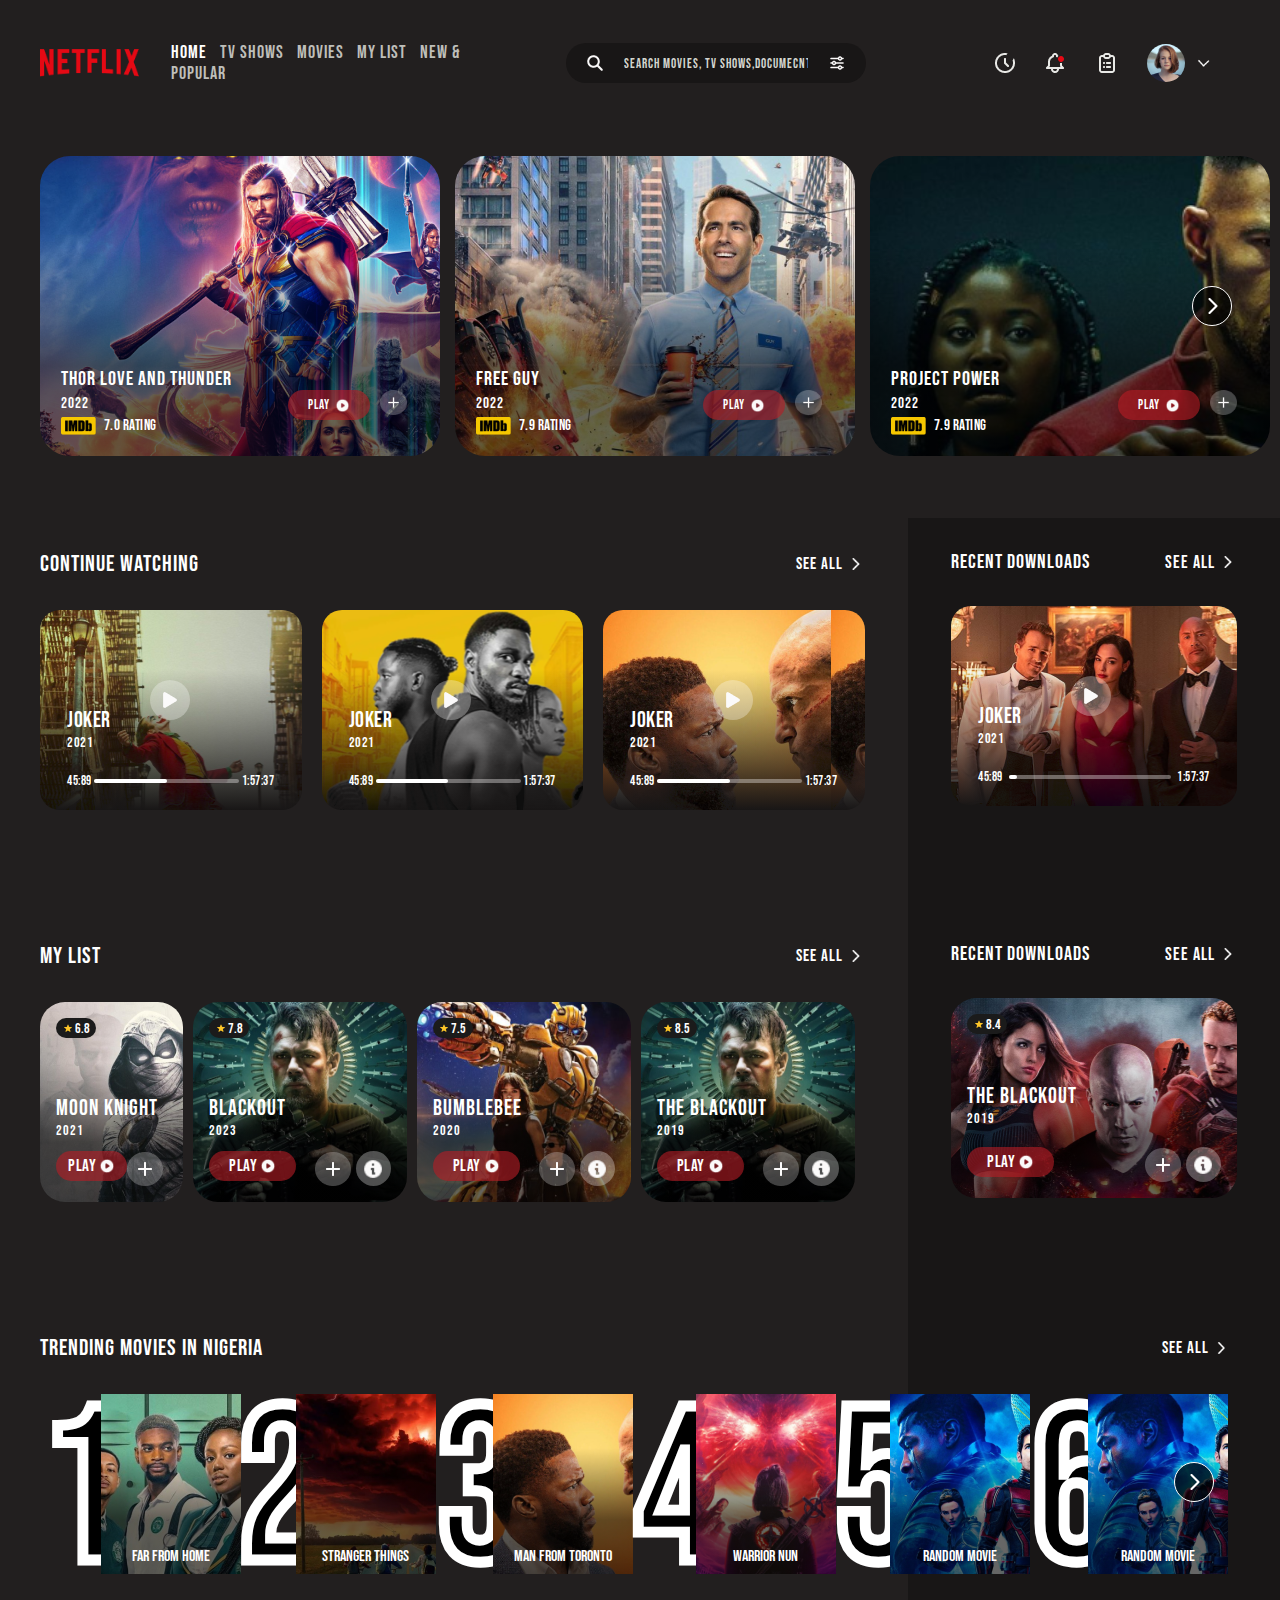
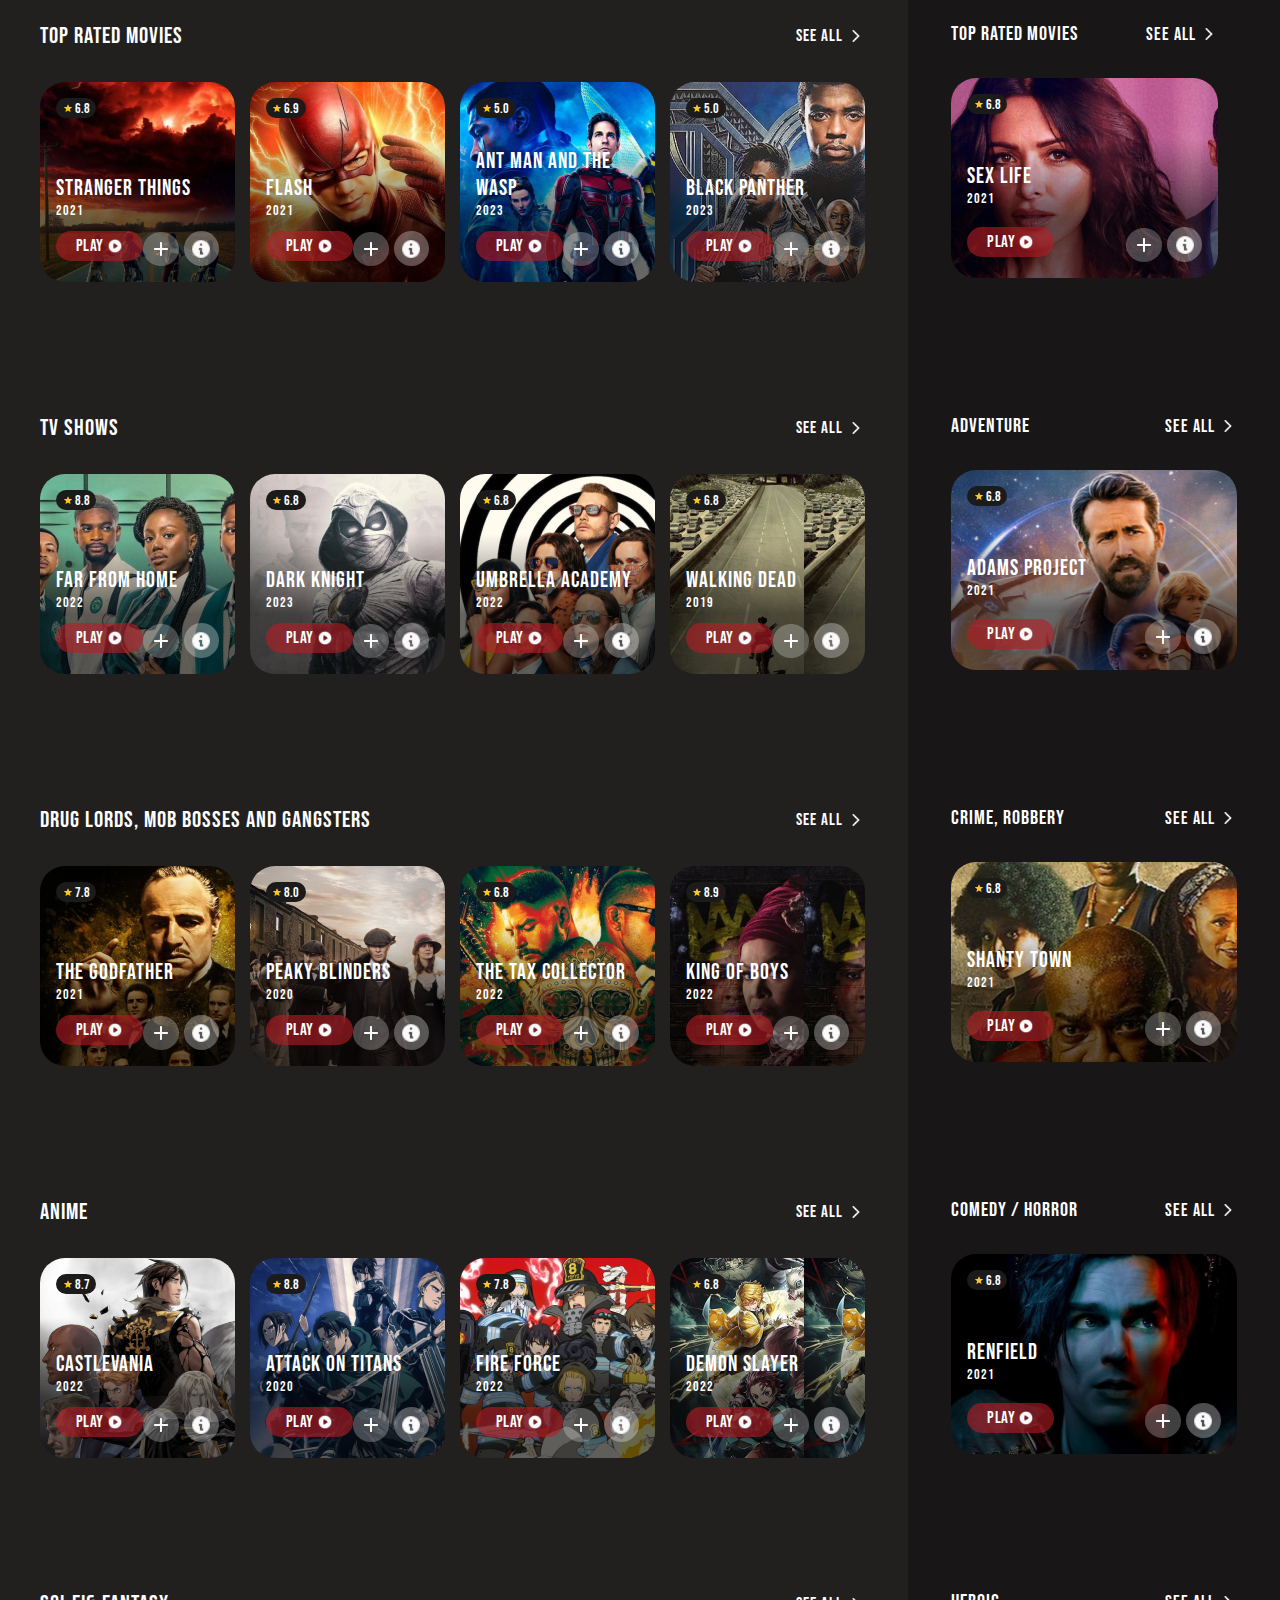
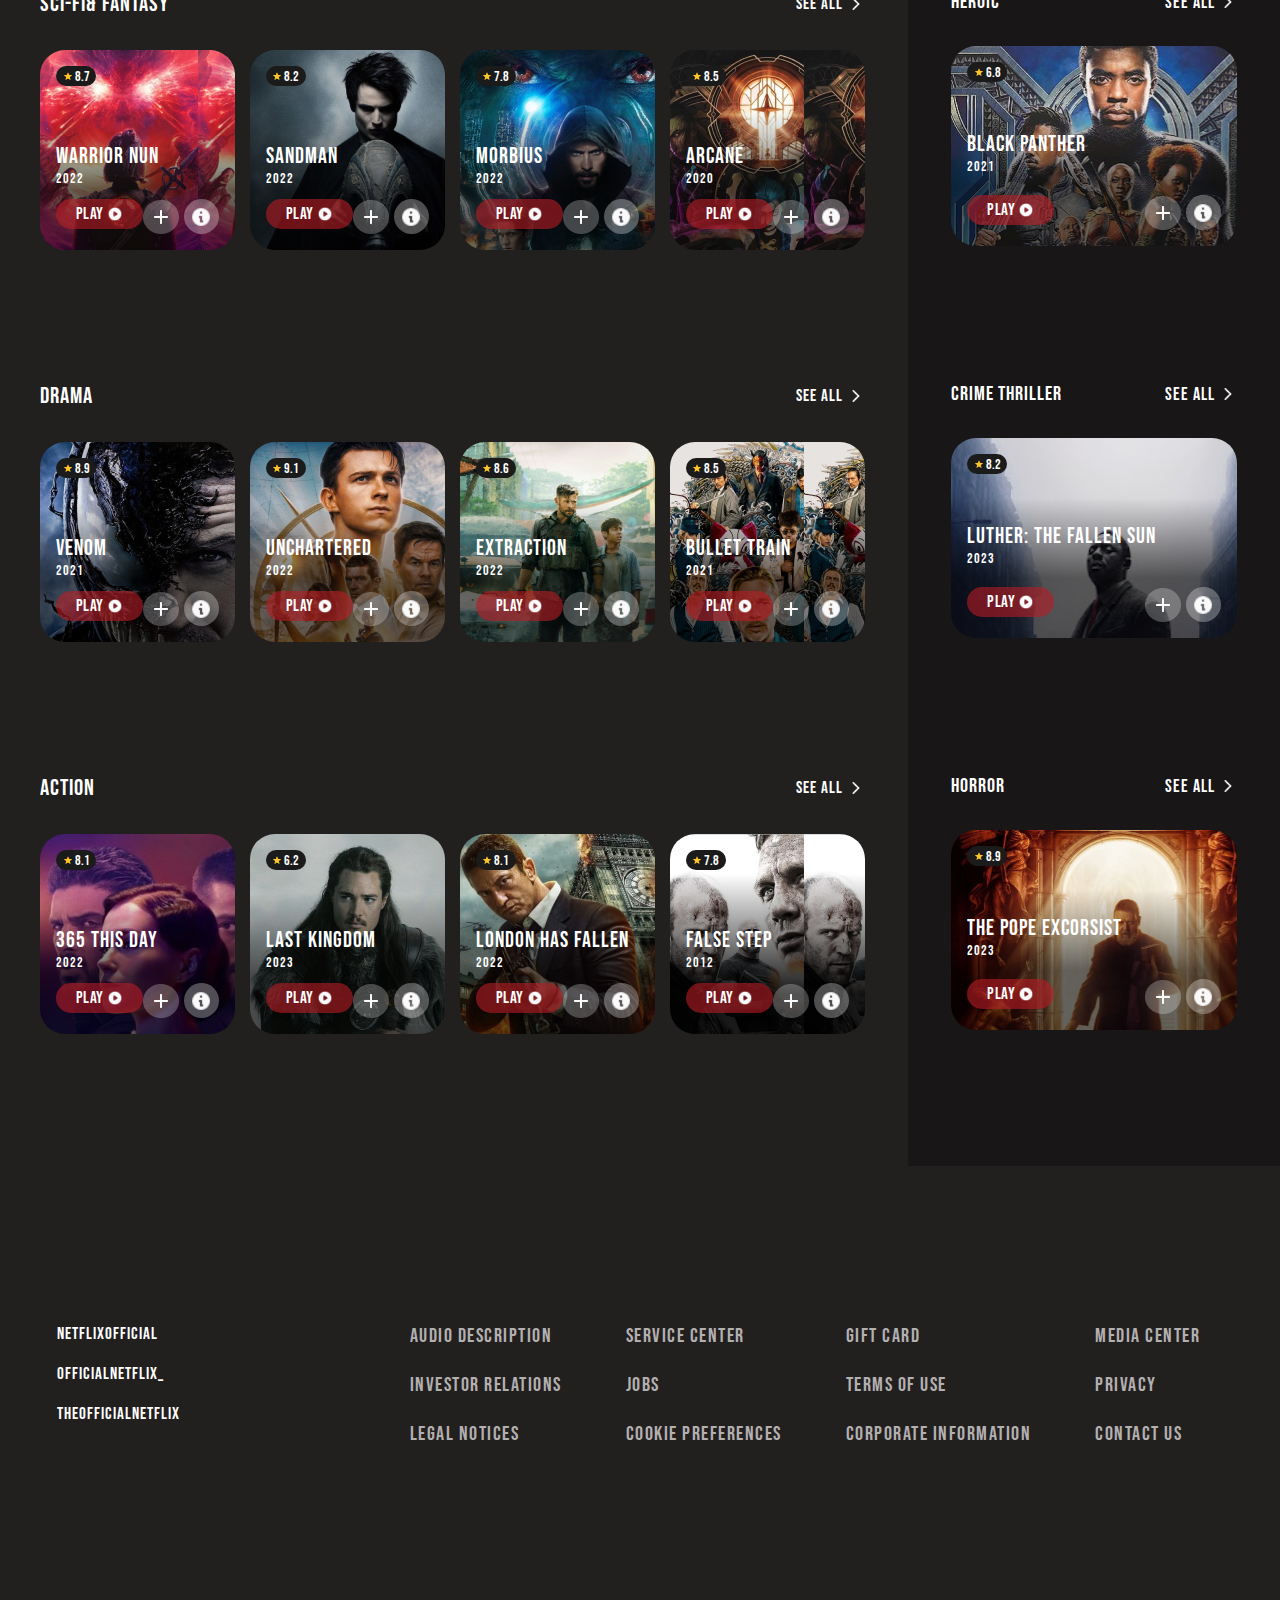
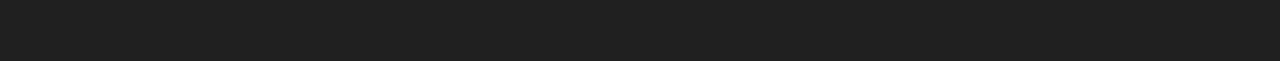
==== divine.html @ c037d0a4 "Rename index.html to divine.html" ====
<!DOCTYPE html>
<html lang="en">
<head>
    <meta charset="UTF-8">
    <meta http-equiv="X-UA-Compatible" content="IE=edge">
    <meta name="viewport" content="width=device-width, initial-scale=1.0">
    <link rel="stylesheet" href="./divine.css">
    <title>Watch now</title>
</head>
<body>
    <nav id="watch">
        <img src="./images/netflix-3 4.png" alt="" class="logo">
        <div class="links">
            <a href="" class="active-link">Home</a>
            <a href="">Tv shows</a>
            <a href="">Movies</a>
            <a href="">My list</a>
            <a href="">New & popular</a>
        </div>
            <form action="" class="search-bar">
                <button type="submit"><img src="./images/search.png" alt=""></button>
                <input type="text" name="search" id="" placeholder="search movies, tv shows,documecntaries.....">
                <button type="reset"><img src="./images/adjustments.png" alt="      "></button>
            </form>
        <div class="icons">
            <img src="./images/Subtract.png" alt="">
            <img src="./images/Group 2.png" alt="">
            <img src="./images/clipboard-list.png" alt="">
            <img src="./images/unsplash_rDEOVtE7vOs.png" alt="" class="photo">
            <img src="./images/chevron-up.png" alt="" class="down-arrow">
        </div>
    </nav>
    <section id="first-slide" class="slider-wrapper">
        <div class="one">
            <div class="left">
                <h1 class="movie-title">Thor love and thunder</h1>
                <h2 class="movie-year">2022</h2>
                <span class="">
                    <img src="./images/imdb-logo-2016-1 1.png" alt="">
                    <h2 class="rating">7.0 rating</h2>
                </span>
            </div>
            <div class="right">
                <button type="submit">play <img src="./images/play.png" alt=""></button>
                <img src="./images/add btn.png" alt="" class="play-img">
            </div>
        </div>
        <div class="two">
            <div class="left">
                <h1 class="movie-title">Free guy</h1>
                <h2 class="movie-year">2022</h2>
                <span class="">
                    <img src="./images/imdb-logo-2016-1 1.png" alt="">
                    <h2 class="rating">7.9 rating</h2>
                </span>
            </div>
            <div class="right">
                <button type="submit">play <img src="./images/play.png" alt=""></button>
                <img src="./images/add btn.png" alt="" class="play-img">
            </div>
        </div>
        <div class="three">
            <div class="left">
                <h1 class="movie-title">Project power</h1>
                <h2 class="movie-year">2022</h2>
                <span class="">
                    <img src="./images/imdb-logo-2016-1 1.png" alt="">
                    <h2 class="rating">7.9 rating</h2>
                </span>
            </div>
            <div class="right">
                <button type="submit">play <img src="./images/play.png" alt=""></button>
                <img src="./images/add btn.png" alt="" class="play-img">
            </div>
        </div>

        <span class="abs-img-span">
            <img src="./images/chevron-right.png" alt="" class="abs-slide">
        </span>
        <!-- <div class="four">
            <div class="left">
                <h1 class="movie-title">Project power</h1>
                <h2 class="movie-year">2022</h2>
                <span class="">
                    <img src="./images/imdb-logo-2016-1 1.png" alt="">
                    <h2 class="rating">7.9 rating</h2>
                </span>
            </div>
            <div class="right">
                <button type="submit">play <img src="./images/play.png" alt=""></button>
                <img src="./images/add btn.png" alt="" class="play-img">
            </div>
        </div> -->
<!-- testing -->
        <!-- 
        <div class="three">
            <div class="left">
                <h1 class="movie-title">Project power</h1>
                <h2 class="movie-year">2022</h2>
                <span class="">
                    <img src="./images/imdb-logo-2016-1 1.png" alt="">
                    <h2 class="rating">7.9 rating</h2>
                </span>
            </div>
            <div class="right">
                <button type="submit">play <img src="./images/play.png" alt=""></button>
                <img src="./images/add btn.png" alt="" class="play-img">
            </div>
        </div> -->
        <!-- <div class="slide-arrow-left arrows"><img src="./images/chevron-right.png" alt=""></div>
        <div class="slide-arrow-right arrows"><img src="./images/chevron-right.png" alt=""></div> -->
    </section>

    <section id="second-full">
        <div class="left">
            <div class="row-one">
                <div class="top">
                    <h1 class="names-row">CONTINUE  WATCHING</h1>
                    <h2 class="see">sEE ALL <img src="./images/chevron-right.png" alt=""></h2>
                </div>
                <div class="cont-watch">
                    <div class="one">
                        <span class="play-btn"><img src="./images/ion_play.png" alt="" class="play"></span>
                        <h3 class="movie-title">joker</h3>
                        <h3 class="movie-date">2021</h3>
                        <span class="movie-length">45:89 
                            <div class="line"><div class="line-in-line"></div></div>
                            1:57:37
                        </span>
                    </div>
                    <div class="two">
                        <span class="play-btn"><img src="./images/ion_play.png" alt="" class="play"></span>
                        <h3 class="movie-title">joker</h3>
                        <h3 class="movie-date">2021</h3>
                        <span class="movie-length">45:89 
                            <div class="line"><div class="line-in-line"></div></div>
                            1:57:37
                        </span>
                    </div>
                    <div class="three">
                        <span class="play-btn"><img src="./images/ion_play.png" alt="" class="play"></span>
                        <h3 class="movie-title">joker</h3>
                        <h3 class="movie-date">2021</h3>
                        <span class="movie-length">45:89 
                            <div class="line"><div class="line-in-line"></div></div>
                            1:57:37
                        </span>
                    </div>
                </div>
            </div>
            <!-- SECOND ROW -- LEFT SECTION-->
            <div class="row-two">
                <div class="top">
                    <h1 class="names-row">My List</h1>
                    <h2 class="see">sEE ALL <img src="./images/chevron-right.png" alt=""></h2>
                </div>
                <div class="bottom">
                    <div class="one">
                        <span class="rate">
                            <img src="./images/star.png" alt="">
                            6.8
                        </span>
                       <div class="down">
                            <h2 class="movie-title">moon knight</h2>
                            <h3 class="year">2021</h3>
                            <div class="down-row">
                                <button class="play">play <img src="./images/play.png" alt=""> </button>
                                <span class="icon-row">
                                    <img src="./images/add btn.png" alt="">
                                    <span class="info-span">
                                        <img src="./images/information-circle.png" alt="" class="info-img">
                                    </span>
                                </span>
                            </div>
                       </div>
                    </div>
                    <!-- TWO -->
                    <div class="two">
                        <span class="rate">
                            <img src="./images/star.png" alt="">
                            7.8
                        </span>
                       <div class="down">
                            <h2 class="movie-title">blackout</h2>
                            <h3 class="year">2023</h3>
                            <div class="down-row">
                                <button class="play">play <img src="./images/play.png" alt=""> </button>
                                <span class="icon-row">
                                    <img src="./images/add btn.png" alt="">
                                    <span class="info-span">
                                        <img src="./images/information-circle.png" alt="" class="info-img">
                                    </span>
                                </span>
                            </div>
                       </div>
                    </div>
                    <!-- THREE -->
                    <div class="three">
                        <span class="rate">
                            <img src="./images/star.png" alt="">
                            7.5
                        </span>
                        <div class="down">
                                <h2 class="movie-title">bumblebee</h2>
                                <h3 class="year">2020</h3>
                                <div class="down-row">
                                    <button class="play">play <img src="./images/play.png" alt=""> </button>
                                    <span class="icon-row">
                                        <img src="./images/add btn.png" alt="">
                                        <span class="info-span">
                                            <img src="./images/information-circle.png" alt="" class="info-img">
                                        </span>
                                    </span>
                                </div>
                        </div>
                    </div>
                    <!-- FOUR -->
                    <div class="four">
                        <span class="rate">
                            <img src="./images/star.png" alt="">
                            8.5
                        </span>
                        <div class="down">
                            <h2 class="movie-title">The blackout</h2>
                            <h3 class="year">2019</h3>
                            <div class="down-row">
                                <button class="play">play <img src="./images/play.png" alt=""> </button>
                                <span class="icon-row">
                                    <img src="./images/add btn.png" alt="">
                                    <span class="info-span">
                                        <img src="./images/information-circle.png" alt="" class="info-img">
                                    </span>
                                </span>
                            </div>
                        </div>
                    </div>
                </div>
            </div>
            <!-- THIRD ROW - LEFT SECTION -->
            <div class="row-three">
                <div class="top">
                    <h1 class="names-row">trending movies in nigeria</h1>
                    <h2 class="see">sEE ALL <img src="./images/chevron-right.png" alt=""></h2>
                </div>
                <div class="bottom">
                    <div class="one">
                        <h6 class="stroke">1</h6>
                        <div class="img-div">
                            <h4 class="title">far from home</h4>
                        </div>
                    </div>
                    <div class="two">
                        <h6 class="stroke">2</h6>
                        <div class="img-div">
                            <h4 class="title">stranger things</h4>
                        </div>
                    </div>
                    <div class="three">
                        <h6 class="stroke">3</h6>
                        <div class="img-div">
                            <h4 class="title">Man from toronto</h4>
                        </div>
                    </div>
                    <div class="four">
                        <h6 class="stroke">4</h6>
                        <div class="img-div">
                            <h4 class="title">warrior nun</h4>
                        </div>
                    </div>
                    <div class="five">
                        <h6 class="stroke">5</h6>
                        <div class="img-div">
                            <h4 class="title">random movie</h4>
                        </div>
                    </div>
                    <div class="six">
                        <h6 class="stroke">6</h6>
                        <div class="img-div">
                            <h4 class="title">random movie</h4>
                        </div>
                    </div>
                </div>
                <span class="abs-img-span">
                    <img src="./images/chevron-right.png" alt="" class="abs-slide">
                </span>
            </div>
            <!-- FOURTH ROW -->
            <div class="row-four">
                <div class="top">
                    <h1 class="names-row">top rated movies</h1>
                    <h2 class="see">sEE ALL <img src="./images/chevron-right.png" alt=""></h2>
                </div>
                <div class="bottom">
                    <div class="one">
                        <span class="rate">
                            <img src="./images/star.png" alt="">
                            6.8
                        </span>
                       <div class="down">
                            <h2 class="movie-title">stranger things</h2>
                            <h3 class="year">2021</h3>
                            <div class="down-row">
                                <button class="play">play <img src="./images/play.png" alt=""> </button>
                                <span class="icon-row">
                                    <img src="./images/add btn.png" alt="">
                                    <span class="info-span">
                                        <img src="./images/information-circle.png" alt="" class="info-img">
                                    </span>
                                </span>
                            </div>
                        </div>
                    </div>

                    <div class="two">
                        <span class="rate">
                            <img src="./images/star.png" alt="">
                            6.9
                        </span>
                        <div class="down">
                            <h2 class="movie-title">flash</h2>
                            <h3 class="year">2021</h3>
                            <div class="down-row">
                                <button class="play">play <img src="./images/play.png" alt=""> </button>
                                <span class="icon-row">
                                    <img src="./images/add btn.png" alt="">
                                    <span class="info-span">
                                        <img src="./images/information-circle.png" alt="" class="info-img">
                                    </span>
                                </span>
                            </div>
                        </div>
                    </div>

                    <div class="three">
                        <span class="rate">
                            <img src="./images/star.png" alt="">
                            5.0
                        </span>
                        <div class="down">
                            <h2 class="movie-title">ant man and the wasp</h2>
                            <h3 class="year">2023</h3>
                            <div class="down-row">
                                <button class="play">play <img src="./images/play.png" alt=""> </button>
                                <span class="icon-row">
                                    <img src="./images/add btn.png" alt="">
                                    <span class="info-span">
                                        <img src="./images/information-circle.png" alt="" class="info-img">
                                    </span>
                                </span>
                            </div>
                        </div>
                    </div>

                    <div class="four">
                        <span class="rate">
                            <img src="./images/star.png" alt="">
                            5.0
                        </span>
                        <div class="down">
                            <h2 class="movie-title">black panther</h2>
                            <h3 class="year">2023</h3>
                            <div class="down-row">
                                <button class="play">play <img src="./images/play.png" alt=""> </button>
                                <span class="icon-row">
                                    <img src="./images/add btn.png" alt="">
                                    <span class="info-span">
                                        <img src="./images/information-circle.png" alt="" class="info-img">
                                    </span>
                                </span>
                            </div>
                        </div>
                    </div>

                </div>
            </div>
            <!-- FIFTH ROW -->
            <div class="row-five">
                <div class="top">
                    <h1 class="names-row">tv shows</h1>
                    <h2 class="see">sEE ALL <img src="./images/chevron-right.png" alt=""></h2>
                </div>
                <div class="bottom">
                    <div class="one">
                        <span class="rate">
                            <img src="./images/star.png" alt="">
                            8.8
                        </span>
                       <div class="down">
                            <h2 class="movie-title">far from home</h2>
                            <h3 class="year">2022</h3>
                            <div class="down-row">
                                <button class="play">play <img src="./images/play.png" alt=""> </button>
                                <span class="icon-row">
                                    <img src="./images/add btn.png" alt="">
                                    <span class="info-span">
                                        <img src="./images/information-circle.png" alt="" class="info-img">
                                    </span>
                                </span>
                            </div>
                        </div>
                    </div>

                    <div class="two">
                        <span class="rate">
                            <img src="./images/star.png" alt="">
                            6.8
                        </span>
                       <div class="down">
                            <h2 class="movie-title">dark knight</h2>
                            <h3 class="year">2023</h3>
                            <div class="down-row">
                                <button class="play">play <img src="./images/play.png" alt=""> </button>
                                <span class="icon-row">
                                    <img src="./images/add btn.png" alt="">
                                    <span class="info-span">
                                        <img src="./images/information-circle.png" alt="" class="info-img">
                                    </span>
                                </span>
                            </div>
                        </div>
                    </div>

                    <div class="three">
                        <span class="rate">
                            <img src="./images/star.png" alt="">
                            6.8
                        </span>
                       <div class="down">
                            <h2 class="movie-title">umbrella academy</h2>
                            <h3 class="year">2022</h3>
                            <div class="down-row">
                                <button class="play">play <img src="./images/play.png" alt=""> </button>
                                <span class="icon-row">
                                    <img src="./images/add btn.png" alt="">
                                    <span class="info-span">
                                        <img src="./images/information-circle.png" alt="" class="info-img">
                                    </span>
                                </span>
                            </div>
                        </div>
                    </div>

                    <div class="four">
                        <span class="rate">
                            <img src="./images/star.png" alt="">
                            6.8
                        </span>
                       <div class="down">
                            <h2 class="movie-title">walking dead</h2>
                            <h3 class="year">2019</h3>
                            <div class="down-row">
                                <button class="play">play <img src="./images/play.png" alt=""> </button>
                                <span class="icon-row">
                                    <img src="./images/add btn.png" alt="">
                                    <span class="info-span">
                                        <img src="./images/information-circle.png" alt="" class="info-img">
                                    </span>
                                </span>
                            </div>
                        </div>
                    </div>
                </div>
            </div>
            <!-- SIXTH ROW -->
            <div class="row-six">
                <div class="top">
                    <h1 class="names-row">drug lords, mob bosses and gangsters</h1>
                    <h2 class="see">sEE ALL <img src="./images/chevron-right.png" alt=""></h2>
                </div>
                <div class="bottom">
                    <div class="one">
                        <span class="rate">
                            <img src="./images/star.png" alt="">
                            7.8
                        </span>
                       <div class="down">
                            <h2 class="movie-title">the godfather</h2>
                            <h3 class="year">2021</h3>
                            <div class="down-row">
                                <button class="play">play <img src="./images/play.png" alt=""> </button>
                                <span class="icon-row">
                                    <img src="./images/add btn.png" alt="">
                                    <span class="info-span">
                                        <img src="./images/information-circle.png" alt="" class="info-img">
                                    </span>
                                </span>
                            </div>
                        </div>
                    </div>

                    <div class="two">
                        <span class="rate">
                            <img src="./images/star.png" alt="">
                            8.0
                        </span>
                       <div class="down">
                            <h2 class="movie-title">peaky blinders</h2>
                            <h3 class="year">2020</h3>
                            <div class="down-row">
                                <button class="play">play <img src="./images/play.png" alt=""> </button>
                                <span class="icon-row">
                                    <img src="./images/add btn.png" alt="">
                                    <span class="info-span">
                                        <img src="./images/information-circle.png" alt="" class="info-img">
                                    </span>
                                </span>
                            </div>
                        </div>
                    </div>

                    <div class="three">
                        <span class="rate">
                            <img src="./images/star.png" alt="">
                            6.8
                        </span>
                       <div class="down">
                            <h2 class="movie-title">the tax collector</h2>
                            <h3 class="year">2022</h3>
                            <div class="down-row">
                                <button class="play">play <img src="./images/play.png" alt=""> </button>
                                <span class="icon-row">
                                    <img src="./images/add btn.png" alt="">
                                    <span class="info-span">
                                        <img src="./images/information-circle.png" alt="" class="info-img">
                                    </span>
                                </span>
                            </div>
                        </div>
                    </div>

                    <div class="four">
                        <span class="rate">
                            <img src="./images/star.png" alt="">
                            8.9
                        </span>
                       <div class="down">
                            <h2 class="movie-title">king of boys</h2>
                            <h3 class="year">2022</h3>
                            <div class="down-row">
                                <button class="play">play <img src="./images/play.png" alt=""> </button>
                                <span class="icon-row">
                                    <img src="./images/add btn.png" alt="">
                                    <span class="info-span">
                                        <img src="./images/information-circle.png" alt="" class="info-img">
                                    </span>
                                </span>
                            </div>
                        </div>
                    </div>
                </div>
            </div>
            <!-- SEVENTH ROW -->
            <div class="row-seven">
                <div class="top">
                    <h1 class="names-row">anime</h1>
                    <h2 class="see">sEE ALL <img src="./images/chevron-right.png" alt=""></h2>
                </div>
                <div class="bottom">
                    <div class="one">
                        <span class="rate">
                            <img src="./images/star.png" alt="">
                            8.7
                        </span>
                       <div class="down">
                            <h2 class="movie-title">castlevania</h2>
                            <h3 class="year">2022</h3>
                            <div class="down-row">
                                <button class="play">play <img src="./images/play.png" alt=""> </button>
                                <span class="icon-row">
                                    <img src="./images/add btn.png" alt="">
                                    <span class="info-span">
                                        <img src="./images/information-circle.png" alt="" class="info-img">
                                    </span>
                                </span>
                            </div>
                        </div>
                    </div>

                    <div class="two">
                        <span class="rate">
                            <img src="./images/star.png" alt="">
                            8.8
                        </span>
                       <div class="down">
                            <h2 class="movie-title">attack on titans</h2>
                            <h3 class="year">2020</h3>
                            <div class="down-row">
                                <button class="play">play <img src="./images/play.png" alt=""> </button>
                                <span class="icon-row">
                                    <img src="./images/add btn.png" alt="">
                                    <span class="info-span">
                                        <img src="./images/information-circle.png" alt="" class="info-img">
                                    </span>
                                </span>
                            </div>
                        </div>
                    </div>

                    <div class="three">
                        <span class="rate">
                            <img src="./images/star.png" alt="">
                            7.8
                        </span>
                       <div class="down">
                            <h2 class="movie-title">fire force</h2>
                            <h3 class="year">2022</h3>
                            <div class="down-row">
                                <button class="play">play <img src="./images/play.png" alt=""> </button>
                                <span class="icon-row">
                                    <img src="./images/add btn.png" alt="">
                                    <span class="info-span">
                                        <img src="./images/information-circle.png" alt="" class="info-img">
                                    </span>
                                </span>
                            </div>
                        </div>
                    </div>

                    <div class="four">
                        <span class="rate">
                            <img src="./images/star.png" alt="">
                            6.8
                        </span>
                       <div class="down">
                            <h2 class="movie-title">demon slayer</h2>
                            <h3 class="year">2022</h3>
                            <div class="down-row">
                                <button class="play">play <img src="./images/play.png" alt=""> </button>
                                <span class="icon-row">
                                    <img src="./images/add btn.png" alt="">
                                    <span class="info-span">
                                        <img src="./images/information-circle.png" alt="" class="info-img">
                                    </span>
                                </span>
                            </div>
                        </div>
                    </div>
                </div>
            </div>
            <!-- EIGHT ROW -->
            <div class="row-eight">
                <div class="top">
                    <h1 class="names-row">sci-fi& fantasy</h1>
                    <h2 class="see">sEE ALL <img src="./images/chevron-right.png" alt=""></h2>
                </div>
                <div class="bottom">
                    <div class="one">
                        <span class="rate">
                            <img src="./images/star.png" alt="">
                            8.7
                        </span>
                       <div class="down">
                            <h2 class="movie-title">warrior nun</h2>
                            <h3 class="year">2022</h3>
                            <div class="down-row">
                                <button class="play">play <img src="./images/play.png" alt=""> </button>
                                <span class="icon-row">
                                    <img src="./images/add btn.png" alt="">
                                    <span class="info-span">
                                        <img src="./images/information-circle.png" alt="" class="info-img">
                                    </span>
                                </span>
                            </div>
                        </div>
                    </div>

                    <div class="two">
                        <span class="rate">
                            <img src="./images/star.png" alt="">
                            8.2
                        </span>
                       <div class="down">
                            <h2 class="movie-title">sandman</h2>
                            <h3 class="year">2022</h3>
                            <div class="down-row">
                                <button class="play">play <img src="./images/play.png" alt=""> </button>
                                <span class="icon-row">
                                    <img src="./images/add btn.png" alt="">
                                    <span class="info-span">
                                        <img src="./images/information-circle.png" alt="" class="info-img">
                                    </span>
                                </span>
                            </div>
                        </div>
                    </div>

                    <div class="three">
                        <span class="rate">
                            <img src="./images/star.png" alt="">
                            7.8
                        </span>
                       <div class="down">
                            <h2 class="movie-title">morbius</h2>
                            <h3 class="year">2022</h3>
                            <div class="down-row">
                                <button class="play">play <img src="./images/play.png" alt=""> </button>
                                <span class="icon-row">
                                    <img src="./images/add btn.png" alt="">
                                    <span class="info-span">
                                        <img src="./images/information-circle.png" alt="" class="info-img">
                                    </span>
                                </span>
                            </div>
                        </div>
                    </div>

                    <div class="four">
                        <span class="rate">
                            <img src="./images/star.png" alt="">
                            8.5
                        </span>
                       <div class="down">
                            <h2 class="movie-title">arcane</h2>
                            <h3 class="year">2020</h3>
                            <div class="down-row">
                                <button class="play">play <img src="./images/play.png" alt=""> </button>
                                <span class="icon-row">
                                    <img src="./images/add btn.png" alt="">
                                    <span class="info-span">
                                        <img src="./images/information-circle.png" alt="" class="info-img">
                                    </span>
                                </span>
                            </div>
                        </div>
                    </div>
                </div>
            </div>
            <!-- NINTH ROW -->
            <div class="row-nine">
                <div class="top">
                    <h1 class="names-row">drama</h1>
                    <h2 class="see">sEE ALL <img src="./images/chevron-right.png" alt=""></h2>
                </div>
                <div class="bottom">
                    <div class="one">
                        <span class="rate">
                            <img src="./images/star.png" alt="">
                            8.9
                        </span>
                       <div class="down">
                            <h2 class="movie-title">venom</h2>
                            <h3 class="year">2021</h3>
                            <div class="down-row">
                                <button class="play">play <img src="./images/play.png" alt=""> </button>
                                <span class="icon-row">
                                    <img src="./images/add btn.png" alt="">
                                    <span class="info-span">
                                        <img src="./images/information-circle.png" alt="" class="info-img">
                                    </span>
                                </span>
                            </div>
                        </div>
                    </div>

                    <div class="two">
                        <span class="rate">
                            <img src="./images/star.png" alt="">
                            9.1
                        </span>
                       <div class="down">
                            <h2 class="movie-title">unchartered</h2>
                            <h3 class="year">2022</h3>
                            <div class="down-row">
                                <button class="play">play <img src="./images/play.png" alt=""> </button>
                                <span class="icon-row">
                                    <img src="./images/add btn.png" alt="">
                                    <span class="info-span">
                                        <img src="./images/information-circle.png" alt="" class="info-img">
                                    </span>
                                </span>
                            </div>
                        </div>
                    </div>

                    <div class="three">
                        <span class="rate">
                            <img src="./images/star.png" alt="">
                            8.6
                        </span>
                       <div class="down">
                            <h2 class="movie-title">extraction</h2>
                            <h3 class="year">2022</h3>
                            <div class="down-row">
                                <button class="play">play <img src="./images/play.png" alt=""> </button>
                                <span class="icon-row">
                                    <img src="./images/add btn.png" alt="">
                                    <span class="info-span">
                                        <img src="./images/information-circle.png" alt="" class="info-img">
                                    </span>
                                </span>
                            </div>
                        </div>
                    </div>

                    <div class="four">
                        <span class="rate">
                            <img src="./images/star.png" alt="">
                            8.5
                        </span>
                       <div class="down">
                            <h2 class="movie-title">bullet train</h2>
                            <h3 class="year">2021</h3>
                            <div class="down-row">
                                <button class="play">play <img src="./images/play.png" alt=""> </button>
                                <span class="icon-row">
                                    <img src="./images/add btn.png" alt="">
                                    <span class="info-span">
                                        <img src="./images/information-circle.png" alt="" class="info-img">
                                    </span>
                                </span>
                            </div>
                        </div>
                    </div>
                </div>
            </div>
            <!-- TENTH ROW -->
            <div class="row-ten">
                <div class="top">
                    <h1 class="names-row">action</h1>
                    <h2 class="see">sEE ALL <img src="./images/chevron-right.png" alt=""></h2>
                </div>
                <div class="bottom">
                    <div class="one">
                        <span class="rate">
                            <img src="./images/star.png" alt="">
                            8.1
                        </span>
                       <div class="down">
                            <h2 class="movie-title">365 this day</h2>
                            <h3 class="year">2022</h3>
                            <div class="down-row">
                                <button class="play">play <img src="./images/play.png" alt=""> </button>
                                <span class="icon-row">
                                    <img src="./images/add btn.png" alt="">
                                    <span class="info-span">
                                        <img src="./images/information-circle.png" alt="" class="info-img">
                                    </span>
                                </span>
                            </div>
                        </div>
                    </div>

                    <div class="two">
                        <span class="rate">
                            <img src="./images/star.png" alt="">
                            6.2
                        </span>
                       <div class="down">
                            <h2 class="movie-title">last kingdom</h2>
                            <h3 class="year">2023</h3>
                            <div class="down-row">
                                <button class="play">play <img src="./images/play.png" alt=""> </button>
                                <span class="icon-row">
                                    <img src="./images/add btn.png" alt="">
                                    <span class="info-span">
                                        <img src="./images/information-circle.png" alt="" class="info-img">
                                    </span>
                                </span>
                            </div>
                        </div>
                    </div>

                    <div class="three">
                        <span class="rate">
                            <img src="./images/star.png" alt="">
                            8.1
                        </span>
                       <div class="down">
                            <h2 class="movie-title">london has fallen</h2>
                            <h3 class="year">2022</h3>
                            <div class="down-row">
                                <button class="play">play <img src="./images/play.png" alt=""> </button>
                                <span class="icon-row">
                                    <img src="./images/add btn.png" alt="">
                                    <span class="info-span">
                                        <img src="./images/information-circle.png" alt="" class="info-img">
                                    </span>
                                </span>
                            </div>
                        </div>
                    </div>

                    <div class="four">
                        <span class="rate">
                            <img src="./images/star.png" alt="">
                            7.8
                        </span>
                       <div class="down">
                            <h2 class="movie-title">false step</h2>
                            <h3 class="year">2012</h3>
                            <div class="down-row">
                                <button class="play">play <img src="./images/play.png" alt=""> </button>
                                <span class="icon-row">
                                    <img src="./images/add btn.png" alt="">
                                    <span class="info-span">
                                        <img src="./images/information-circle.png" alt="" class="info-img">
                                    </span>
                                </span>
                            </div>
                        </div>
                    </div>
                </div>
            </div>
        </div>


        <!-- THIS IS FOR THE RIGHT SECTION -->
        <div class="right">
            <div class="first-row">
                <div class="top">
                    <h1 class="names">recent downloads</h1>
                    <h2 class="see">sEE ALL <img src="./images/chevron-right.png" alt=""></h2>
                </div>
                <div class="bottom">
                    <span class="play-btn"><img src="./images/ion_play.png" alt="" class="play"></span>
                    <h3 class="movie-title">joker</h3>
                    <h3 class="movie-date">2021</h3>
                    <span class="movie-length">45:89 
                        <div class="line"><div class="line-in-line"></div></div>
                        1:57:37
                    </span>
                </div>
            </div>
            <!-- SECOND ROW - RIGHT SECTION -->
            <div class="second-row">
                <div class="top">
                    <h1 class="names">recent downloads</h1>
                    <h2 class="see">sEE ALL <img src="./images/chevron-right.png" alt=""></h2>
                </div>
                <div class="bottom">
                    <span class="rate">
                        <img src="./images/star.png" alt="">
                        8.4
                    </span>
                    <div class="down">
                            <h2 class="movie-title">The blackout</h2>
                            <h3 class="year">2019</h3>
                            <div class="down-row">
                                <button class="play">play <img src="./images/play.png" alt=""> </button>
                                <span class="icon-row">
                                    <img src="./images/add btn.png" alt="">
                                    <span class="info-span">
                                        <img src="./images/information-circle.png" alt="" class="info-img">
                                    </span>
                                </span>
                            </div>
                    </div>
                </div>

            </div>
            <!-- THIRD ROW -- RIGHT SECTION -->
            <div class="fourth-row">
                <div class="top">
                    <h1 class="names">top rated movies</h1>
                    <h2 class="see">sEE ALL <img src="./images/chevron-right.png" alt=""></h2>
                </div>
                <div class="bottom">
                    <span class="rate">
                        <img src="./images/star.png" alt="">
                        6.8
                    </span>
                    <div class="down">
                        <h2 class="movie-title">sex life</h2>
                        <h3 class="year">2021</h3>
                        <div class="down-row">
                            <button class="play">play <img src="./images/play.png" alt=""> </button>
                            <span class="icon-row">
                                <img src="./images/add btn.png" alt="">
                                <span class="info-span">
                                    <img src="./images/information-circle.png" alt="" class="info-img">
                                </span>
                            </span>
                        </div>
                    </div>
                </div>
            </div>
            <!-- FIFTH ROW -- RIGHT SECTION -->
            <div class="fifth-row">
                <div class="top">
                    <h1 class="names">adventure</h1>
                    <h2 class="see">sEE ALL <img src="./images/chevron-right.png" alt=""></h2>
                </div>
                <div class="bottom">
                    <span class="rate">
                        <img src="./images/star.png" alt="">
                        6.8
                    </span>
                    <div class="down">
                        <h2 class="movie-title">adams project</h2>
                        <h3 class="year">2021</h3>
                        <div class="down-row">
                            <button class="play">play <img src="./images/play.png" alt=""> </button>
                            <span class="icon-row">
                                <img src="./images/add btn.png" alt="">
                                <span class="info-span">
                                    <img src="./images/information-circle.png" alt="" class="info-img">
                                </span>
                            </span>
                        </div>
                    </div>
                </div>
            </div>

            <!-- SIXTH ROW -- RIGHT SECTION -->
            <div class="sixth-row">
                <div class="top">
                    <h1 class="names">crime, robbery</h1>
                    <h2 class="see">sEE ALL <img src="./images/chevron-right.png" alt=""></h2>
                </div>
                <div class="bottom">
                    <span class="rate">
                        <img src="./images/star.png" alt="">
                        6.8
                    </span>
                    <div class="down">
                        <h2 class="movie-title">shanty town</h2>
                        <h3 class="year">2021</h3>
                        <div class="down-row">
                            <button class="play">play <img src="./images/play.png" alt=""> </button>
                            <span class="icon-row">
                                <img src="./images/add btn.png" alt="">
                                <span class="info-span">
                                    <img src="./images/information-circle.png" alt="" class="info-img">
                                </span>
                            </span>
                        </div>
                    </div>
                </div>
            </div> 

            <!-- SEVENTH ROW -- RIGHT SECTION -->
            <div class="seventh-row">
                <div class="top">
                    <h1 class="names">comedy / horror</h1>
                    <h2 class="see">sEE ALL <img src="./images/chevron-right.png" alt=""></h2>
                </div>
                <div class="bottom">
                    <span class="rate">
                        <img src="./images/star.png" alt="">
                        6.8
                    </span>
                    <div class="down">
                        <h2 class="movie-title">renfield</h2>
                        <h3 class="year">2021</h3>
                        <div class="down-row">
                            <button class="play">play <img src="./images/play.png" alt=""> </button>
                            <span class="icon-row">
                                <img src="./images/add btn.png" alt="">
                                <span class="info-span">
                                    <img src="./images/information-circle.png" alt="" class="info-img">
                                </span>
                            </span>
                        </div>
                    </div>
                </div>
            </div>

            <!-- EIGHT ROW -- RIGHT SECTION -->
            <div class="eight-row">
                <div class="top">
                    <h1 class="names">heroic</h1>
                    <h2 class="see">sEE ALL <img src="./images/chevron-right.png" alt=""></h2>
                </div>
                <div class="bottom">
                    <span class="rate">
                        <img src="./images/star.png" alt="">
                        6.8
                    </span>
                    <div class="down">
                        <h2 class="movie-title">black panther</h2>
                        <h3 class="year">2021</h3>
                        <div class="down-row">
                            <button class="play">play <img src="./images/play.png" alt=""> </button>
                            <span class="icon-row">
                                <img src="./images/add btn.png" alt="">
                                <span class="info-span">
                                    <img src="./images/information-circle.png" alt="" class="info-img">
                                </span>
                            </span>
                        </div>
                    </div>
                </div>
            </div>

             <!-- NINTH ROW -- RIGHT SECTION -->
             <div class="ninth-row">
                <div class="top">
                    <h1 class="names">crime thriller</h1>
                    <h2 class="see">sEE ALL <img src="./images/chevron-right.png" alt=""></h2>
                </div>
                <div class="bottom">
                    <span class="rate">
                        <img src="./images/star.png" alt="">
                        8.2
                    </span>
                    <div class="down">
                        <h2 class="movie-title">luther: the fallen sun</h2>
                        <h3 class="year">2023</h3>
                        <div class="down-row">
                            <button class="play">play <img src="./images/play.png" alt=""> </button>
                            <span class="icon-row">
                                <img src="./images/add btn.png" alt="">
                                <span class="info-span">
                                    <img src="./images/information-circle.png" alt="" class="info-img">
                                </span>
                            </span>
                        </div>
                    </div>
                </div>
            </div>

             <!-- TENTH ROW -- RIGHT SECTION -->
            <div class="tenth-row">
                <div class="top">
                    <h1 class="names">horror</h1>
                    <h2 class="see">sEE ALL <img src="./images/chevron-right.png" alt=""></h2>
                </div>
                <div class="bottom">
                    <span class="rate">
                        <img src="./images/star.png" alt="">
                        8.9
                    </span>
                    <div class="down">
                        <h2 class="movie-title">the pope excorsist</h2>
                        <h3 class="year">2023</h3>
                        <div class="down-row">
                            <button class="play">play <img src="./images/play.png" alt=""> </button>
                            <span class="icon-row">
                                <img src="./images/add btn.png" alt="">
                                <span class="info-span">
                                    <img src="./images/information-circle.png" alt="" class="info-img">
                                </span>
                            </span>
                        </div>
                    </div>
                </div>
            </div>

        </div>
    </section>

    <footer id="index-footer">
        <div class="socials">
            <span class="fb"><img src="" alt=""> netflixofficial</span>
            <span class="ig"><img src="" alt=""> officialnetflix_</span>
            <span class="twi"><img src="" alt=""> theofficialnetflix</span>
        </div>
        <div class="links">
            <div class="col-one">
                <a href="">audio description</a>
                <a href="">investor relations</a>
                <a href="" class="bot">legal notices</a>
            </div>
            <div class="col-two">
                <a href="">service center</a>
                <a href="">jobs</a>
                <a href="" class="bot">cookie preferences</a>
            </div>
            <div class="col-three">
                <a href="">gift card</a>
                <a href="">terms of use</a>
                <a href="" class="bot">corporate information</a>
            </div>
            <div class="col-four">
                <a href="">media center</a>
                <a href="">privacy</a>
                <a href="" class="bot">contact us</a>
            </div>
        </div>
    </footer>


    <script src="./app.js"></script>
</body>
</html>
---- divine.css ----
@import url('https://fonts.googleapis.com/css2?family=Bebas+Neue&family=Comfortaa:wght@400;500&family=Poppins:wght@200;300;400;500;600;700&display=swap');
*, *::before, *::after{
    margin: 0;
    padding: 0;
    box-sizing: border-box;
    max-width: 100%;
    font-family: 'Bebas Neue', sans-serif;
    text-transform: uppercase;
    /* font-family: 'Comfortaa', cursive;
    font-family: 'Poppins', sans-serif; */
}
body{
    background: #221F1F;
}
/* THE NAVBAR */
#watch{
    min-height: 14vh;
    display: flex;
    align-items: center;
    padding: 0 40px;
}
#watch .logo{
    height: 28px;
    margin-right: 2rem;
}
#watch .links a{
    font-family: 'Bebas Neue', sans-serif;
    letter-spacing: 1px;
    font-size: 18px;
    font-weight: 300;
    margin-right: 10px;
    color: #BEBEB9;
    text-transform: uppercase;
    text-decoration: none;
}
#watch .links a:hover{
    color: white;
    transition: 150ms ease-in-out;
}
#watch .links .active-link{
    color: white;
}
#watch .search-bar{
    width: 100%;
    max-width: 300px;
    padding: 10px 20px;
    margin: 0 4rem;
    border-radius: 50px;
    background-color: #181616;
    display: flex;
    align-items: center;
}
#watch .search-bar input{
    background: transparent;
    border: none;
    outline: none;
    flex: 1;
    padding: 0 20px;
    font-size: 17px;
    font-family: 'Bebas Neue', sans-serif;
    letter-spacing: 1px;
    color: white;
    /* caret-color: red; */
}
#watch .search-bar input::placeholder{
    color: #D5D6D0;
    font-size: 13px;
}
#watch .search-bar button{
    background-color: transparent;
    border: none;
    outline: none;
    display: flex;
    justify-content: center;
    align-items: center;
    cursor: pointer;
}
#watch .search-bar button img{
    aspect-ratio: 2/2;
    object-fit: cover;
    transform: scale(1);
    transition: transform 250ms ease-in-out;
}
#watch .search-bar button img:hover{
    transform: scale(0.8);
}
#watch .icons{
    display: flex;
    align-items: center;
    justify-content: flex-end;
    width: 28%;
}
#watch .icons img{
    margin-right: 28px;
    cursor: pointer;
}
#watch .icons img:nth-child(1),
#watch .icons img:nth-child(2),
#watch .icons img:nth-child(3),
#watch .icons img:nth-child(5){
    transform: scale(1);
    transition: transform 150ms ease-in-out;
}
#watch .icons img:nth-child(1):hover,
#watch .icons img:nth-child(2):hover,
#watch .icons img:nth-child(3):hover,
#watch .icons img:nth-child(5):hover{
    transform: scale(0.8);
}
#watch .icons .photo{
    margin-right: 10px;
    border-radius: 50%;
}
#watch .icons .down-arrow{
    height: 18px;
}
.abs-img-span{
    position: absolute;
    right: 3rem;
    border: 1px solid white;
    background-color: rgba(0, 0, 0, 0.7);
    height: 40px;
    width: 40px;
    border-radius: 40px;
    display: flex;
    justify-content: center;
    align-items: center;
}
/* THE FIRST SECTION---SLIDE SHOW */
#first-slide{
    min-height: 40vh;
    display: flex;
    align-items: center;
    position: relative;
    padding-left: 40px;
    margin-bottom: 2rem;
}
#first-slide .one, #first-slide .two, #first-slide .three{
    height: 300px;
    width: 400px;
    border-radius: 30px;
    background-blend-mode: darken;
    background-repeat: no-repeat;
    background-position: center;
    background-size: cover;
    display: flex;
    align-items: flex-end;
    padding: 1.3rem;
    color: white;
}
#first-slide .one{
    background: linear-gradient(to bottom, transparent 30%, rgba(0, 0, 0, 0.6) 70%), url(./images/Thor-love-and-thunder.png); 
    margin-right: 15px;
}
#first-slide .one .left,
#first-slide .two .left,
#first-slide .three .left{
    width: 60%;
} 
#first-slide .one .movie-title,
#first-slide .two .movie-title,
#first-slide .three .movie-title{
    text-transform: uppercase;
    font-size: 20px;
    letter-spacing: 1px;
    font-weight: lighter;
    font-family: 'Bebas Neue', sans-serif;
}
#first-slide .one .movie-year,
#first-slide .two .movie-year,
#first-slide .three .movie-year{
    font-size: 15px;
    margin: 3px 0;
    letter-spacing: 1px;
    font-weight: lighter;
    font-family: 'Bebas Neue', sans-serif;
}
#first-slide span{
    display: flex;
    align-items: center;
}
#first-slide .one span img,
#first-slide .two span img,
#first-slide .three span img{
    height: 18px;
    margin-right: 8px;
}
#first-slide .one span .rating,
#first-slide .two span .rating,
#first-slide .three span .rating{
    font-size: 15px;
    font-weight: lighter;
    letter-spacing: .5px;
    font-family: 'Bebas Neue', sans-serif;
}
#first-slide .one .right,
#first-slide .two .right,
#first-slide .three .right{
    width: 40%;
    height: 45px;
    display: flex;
    justify-content: center;
}
#first-slide .right button{
    background: rgba(184, 29, 36, 0.6);
    border: none;
    outline: none;
    border-radius: 50px;
    color: white;
    font-family: 'Bebas Neue', sans-serif;
    font-weight: lighter;
    letter-spacing: 1px;
    display: flex;
    align-items: center;
    height: 30px;
    padding: 0px 20px;
    margin-right: 10px;
    cursor: pointer;
}
/* CONTINUE TODAY!!!!!!!!!!!!!!1 */
#first-slide .two .right button:hover,
#first-slide .one .right button:hover,
#first-slide .three .right button:hover,
#first-slide .four .right button:hover{
    background-color: rgba(184, 29, 36, 0.8);
}
#first-slide .one .right button img,
#first-slide .two .right button img,
#first-slide .three .right button img{
    margin-left: 5px;
    height: 15px;
}
#first-slide .one .right .play-img,
#first-slide .two .right .play-img,
#first-slide .three .right .play-img{
    height: 25px;
    cursor: pointer;
}
#first-slide .two{
    background: linear-gradient(to bottom, transparent 30%, rgba(0, 0, 0, 0.6) 70%), url(./images/Ryan\ Reynolds\ In\ Free\ Guy\ 2020\ 4K\ Ultra\ HD\ Mobile\ Wallpaper.png);
    margin-right: 15px;
}
#first-slide .three{
    background: linear-gradient(to bottom, transparent 30%, rgba(0, 0, 0, 0.6) 70%), url(./images/Project\ power\ \(2020\)\ -\ Henry\ Joost\,\ Ariel\ Schulman.png);
    background-repeat: no-repeat;
    background-size: cover;
    background-position: center;
}
/* TRIAL AND ERROR */
/* .slide-arrow-left{
    transform: rotate(180deg);
    left: 2.5rem;
}
.slide-arrow-right, .slide-arrow-left{
    border-radius: 50%;
    height: 40px;
    width: 40px;
    position: fixed;
    right: 2.5rem;
    z-index: 1;
    cursor: pointer;
    display: flex;
    justify-content: center;
    align-items: center;
    background-color: rgba(0, 0, 0, 0.6);
}
.active{
    background-color: rgba(255, 255, 255, 0.6);
} */
/* SECOND SECTION */
#second-full{
    min-height: 420vh;
    display: flex;
    color: white;
    padding-left: 40px;
    position: relative;
}
#second-full .left{
    width: 70%;
    min-height: 100%;
}
#second-full .left .row-one{
    width: 95%;
    /* overflow-x: scroll; */
    margin-top: 2rem;
    height: 40vh;
}
#second-full .left .top{
    display: flex;
    justify-content: space-between;
    margin-bottom: 2rem;
}
#second-full .left .top h1{
    font-weight: lighter;
    font-size: 23px;
    letter-spacing: 1px;
    text-transform: uppercase;
}
#second-full .left .top h2{
    font-weight: lighter;
    letter-spacing: 1px;
    font-size: 17px;
    display: flex;
    align-items: center;
    text-transform: uppercase;
}
#second-full .left .top h2 img{
    height: 18px;
    margin-left: 3px;
}
#second-full .left .cont-watch{
    height: 30vh;
    display: flex;
}
#second-full .left .cont-watch .one,
#second-full .left .cont-watch .two,
#second-full .left .cont-watch .three{
    background-repeat: no-repeat;
    background-size: cover;
    background-position: center;
    background-blend-mode: darken;
    height: 200px;
    width: 320px;
    border-radius: 20px;
    position: relative;
    display: flex;
    flex-direction: column;
    justify-content: flex-end;
    padding: 1.3rem 1.7rem;
}
#second-full .left .cont-watch .one{
    background: linear-gradient(to bottom, transparent 30%, #181616), url(./images/Joker\ -\ 2019\ 1.png);
    margin-right: 20px;
}
#second-full .left .cont-watch .two{
    background: linear-gradient(to bottom, transparent 30%, #181616), url(./images/Gangs\ of\ Lagos\ \(2023\)\ Blu-ray\ New\ Box\ Set\ All\ Region\ \ _\ eBay\ 1.png);
    margin-right: 20px;
}
#second-full .left .cont-watch .three{
    background: linear-gradient(to bottom, transparent 30%, #181616), url(./images/the\ man\ from\ toronto\ -\ Google\ Search\ 1.png);
}
#second-full .left .cont-watch .one .play-btn,
#second-full .left .cont-watch .two .play-btn,
#second-full .left .cont-watch .three .play-btn{
    position: absolute;
    top: 35%;
    left: 42%;
    height: 40px;
    width: 40px;
    border-radius: 50%;
    display: flex;
    justify-content: center;
    align-items: center;
    background-color: rgba(255, 255, 255, 0.3);
}
#second-full .left .cont-watch .one img,
#second-full .left .cont-watch .two img,
#second-full .left .cont-watch .three img{
    height: 22px;
}
#second-full .left .cont-watch .one .movie-title,
#second-full .left .cont-watch .two .movie-title,
#second-full .left .cont-watch .three .movie-title{
    font-weight: lighter;
    letter-spacing: .5px;
    font-size: 22px;
}
#second-full .left .cont-watch .one .movie-date,
#second-full .left .cont-watch .two .movie-date,
#second-full .left .cont-watch .three .movie-date{
    font-weight: lighter;
    letter-spacing: .5px;
    font-size: 14px;
    margin-bottom: 1.4rem;
}
#second-full .left .cont-watch .one .movie-length,
#second-full .left .cont-watch .two .movie-length,
#second-full .left .cont-watch .three .movie-length{
    display: flex;
    align-items: center;
    justify-content: space-between;
    font-weight: lighter;
    letter-spacing: .5px;
    font-size: 13px;
}
#second-full .left .cont-watch .one .movie-length .line,
#second-full .left .cont-watch .two .movie-length .line,
#second-full .left .cont-watch .three .movie-length .line{
    height: 4px;
    width: 70%;
    border-radius: 50px;
    background-color: #fbfafa5d;
}
#second-full .left .cont-watch .one .movie-length .line .line-in-line,
#second-full .left .cont-watch .two .movie-length .line .line-in-line,
#second-full .left .cont-watch .three .movie-length .line .line-in-line{
    height: 4px;
    width: 50%;
    border-radius: 50px;
    background-color: white;
    z-index: 1;
}
/* THE RIGHT PART -- FIRST ROW */
#second-full .right{
    width: 30%;
    min-height: 100%;
    background-color: #181616;
}
#second-full .right .first-row{
    height: 40vh;
    width: 100%;
    margin-top: 2rem;
    padding: 0 2.7rem;
}
/* for all the tops in the right section */
#second-full .right .top{
    display: flex;
    justify-content: space-between;
    margin-bottom: 2rem;
    width: 100%;
    position: relative;
    text-transform: uppercase;
}
#second-full .right .first-row .bottom{
    background-repeat: no-repeat;
    background-size: cover;
    background-position: center;
    background-blend-mode: darken;
    height: 200px;
    width: 100%;
    border-radius: 20px;
    position: relative;
    display: flex;
    flex-direction: column;
    justify-content: flex-end;
    padding: 1.3rem 1.7rem;
}
#second-full .right .first-row .bottom{
    background: linear-gradient(to bottom, transparent 30%, #181616), url(./images/Red\ Notice\ \(2021\)\ 1.png);
}
#second-full .right .first-row .play-btn{
    position: absolute;
    top: 35%;
    left: 42%;
    height: 40px;
    width: 40px;
    border-radius: 50%;
    display: flex;
    justify-content: center;
    align-items: center;
    background-color: rgba(255, 255, 255, 0.3);
}
#second-full .right .first-row .play-btn img{
    height: 22px;
}
#second-full .right .top h1{
    font-weight: lighter;
    font-size: 20px;
    letter-spacing: 1px;
}
#second-full .right .top .see{
    font-weight: lighter;
    letter-spacing: 1px;
    font-size: 18px;
    display: flex;
    align-items: center;
}
#second-full .right .top .see img{
    height: 18px;
    margin-left: 3px;
}
#second-full .right .first-row .bottom .movie-title{
    font-weight: lighter;
    letter-spacing: .5px;
    font-size: 22px;
}
#second-full .right .first-row .bottom .movie-date{
    font-weight: lighter;
    letter-spacing: .5px;
    font-size: 14px;
    margin-bottom: 1.4rem;
}
#second-full .right .first-row .bottom .movie-length{
    display: flex;
    align-items: center;
    justify-content: space-between;
    font-weight: lighter;
    letter-spacing: .5px;
    font-size: 13px;
}
#second-full .right .first-row .bottom .movie-length .line{
    height: 4px;
    width: 70%;
    border-radius: 50px;
    background-color: #fbfafa5d;
}
#second-full .right .first-row .bottom .movie-length .line .line-in-line{
    height: 4px;
    width: 5%;
    border-radius: 50px;
    background-color: white;
    z-index: 1;
}

/* SECOND ROW -- LEFT PART */
#second-full .left .row-two{
    margin: 2rem 0;
    width: 95%;
    height: 40vh;
}
#second-full .left .top{
    margin-bottom: 2rem;
}
#second-full .left .row-two .bottom{    
    display: flex;
    height: 30vh;
}
#second-full .left .row-two .bottom .one,
#second-full .left .row-two .bottom .two,
#second-full .left .row-two .bottom .three,
#second-full .left .row-two .bottom .four{
    background-repeat: no-repeat;
    background-size: cover;
    background-position: center;
    background-blend-mode: darken;
    height: 200px;
    width: 250px;
    border-radius: 25px;
    display: flex;
    flex-direction: column;
    justify-content: space-between;
    padding: 1rem;
}
#second-full .left .row-two .bottom .one{
    background: linear-gradient(to bottom, transparent 30%, rgba(0, 0, 0, 0.6) 70%), url(./images/Moon\ Knight\ \(2022\)\ -\ Moon\ Knight\ Official\ Poster\ \(xlg\).png);
}
#second-full .left .bottom .rate{
    background-color: rgb(27, 27, 27);
    width: 40px;
    height: 20px;
    border-radius: 30px;
    display: flex;
    justify-content: center;
    align-items: center;
    font-size: 14px;
}
#second-full .left .bottom .rate img{
    height: 10px;
    margin-right: 2px;
}
#second-full .left .bottom .down h2{
    font-weight: lighter;
    font-size: 22px;
    letter-spacing: 1px;
}
#second-full .left .bottom .down h3{
    font-weight: lighter;
    font-size: 14px;
    letter-spacing: 1px;
}
#second-full .left .bottom .down button.play{
    border: none;
    outline: none;
    background-color: rgba(184, 29, 36, 0.6);
    text-transform: uppercase;
    color: white;
    display: flex;
    align-items: center;
    justify-content: center;
    height: 30px;
    padding: 0px 20px;
    border-radius: 40px;
    font-size: 17px;
    letter-spacing: .5px;
    cursor: pointer;
}

#second-full .left .bottom .down button.play:hover{
    background-color: rgba(184, 29, 36, 1);
}
#second-full .left .bottom .down button.play img{
    height: 16px;
    margin-left: 3px;
}
#second-full .left .bottom .down-row{
    display: flex;
    justify-content: space-between;
    margin-top: 12px;
}
#second-full .left .bottom .down-row .icon-row{
    display: flex;
    align-items: center;
}
#second-full .left .icon-row .info-span{
    margin-left: 5px;
    height: 35px;
    width: 35px;
    border-radius: 35px;
    background-color: rgba(255, 255, 255, 0.3);
    display: flex;
    justify-content: center;
    align-items: center;
}
#second-full .left .icon-row .info-span .info-img{
    height: 22px;
}
#second-full .left .row-two .bottom .two{
    background: linear-gradient(to bottom, transparent 30%, rgba(0, 0, 0, 0.6) 70%), url(./images/Blackout\ \(2022\).png);
    margin: 0 10px;
}
#second-full .left .row-two .bottom .three{
    background: linear-gradient(to bottom, transparent 30%, rgba(0, 0, 0, 0.6) 70%), url(./images/Bumblebee.png);
    margin: 0 10px 0 0;
}
#second-full .left .row-two .bottom .four{
    background: linear-gradient(to bottom, transparent 30%, rgba(0, 0, 0, 0.6) 70%), url(./images/Blackout\ \(2022\).png);
    margin: 0 10px 0 0;   
}

/* ROW-TWO -- RIGHT SECTION -- BOOKMARKED */
#second-full .right .second-row,
#second-full .right .fourth-row,
#second-full .right .fifth-row,
#second-full .right .sixth-row,
#second-full .right .seventh-row,
#second-full .right .eight-row,
#second-full .right .ninth-row,
#second-full .right .tenth-row{
    height: 40vh;
    width: 100%;
    margin-top: 2rem;
    padding: 0 2.7rem;
}
#second-full .left .row-two .bottom .two,
#second-full .left .row-two .bottom .three,
#second-full .left .row-two .bottom .four,
#second-full .right .second-row .bottom,
#second-full .right .fourth-row .bottom,
#second-full .right .fifth-row .bottom,
#second-full .right .sixth-row .bottom,
#second-full .right .seventh-row .bottom,
#second-full .right .eight-row .bottom,
#second-full .right .ninth-row .bottom,
#second-full .right .tenth-row .bottom{
    background-repeat: no-repeat;
    background-size: cover;
    background-position: center;
    background-blend-mode: darken;
    height: 200px;
    width: 100%;
    border-radius: 25px;
    display: flex;
    flex-direction: column;
    justify-content: space-between;
    padding: 1rem;
}
#second-full .right .second-row .bottom{
    background: linear-gradient(to bottom, transparent 30%, rgba(0, 0, 0, 0.6) 70%), url(./images/bloodshot\ 2020\ 8k\ iPhone\ X\ Wallpapers.png);
}
#second-full .right .bottom .rate{
    background-color: rgb(27, 27, 27);
    width: 40px;
    height: 20px;
    border-radius: 30px;
    display: flex;
    justify-content: center;
    align-items: center;
    font-size: 14px;
}
#second-full .right .bottom .rate img{
    height: 10px;
    margin-right: 2px;
}
#second-full .right .bottom .down h2{
    font-weight: lighter;
    font-size: 22px;
    letter-spacing: 1px;
}
#second-full .right .bottom .down h3{
    font-weight: lighter;
    font-size: 14px;
    letter-spacing: 1px;
}
#second-full .right .bottom .down .play{
    border: none;
    outline: none;
    background-color: rgba(184, 29, 36, 0.6);
    text-transform: uppercase;
    color: white;
    display: flex;
    align-items: center;
    justify-content: center;
    height: 30px;
    padding: 0px 20px;
    border-radius: 40px;
    font-size: 17px;
    letter-spacing: .5px;
    cursor: pointer;
}
#second-full .right .bottom .down .play:hover{
    background-color: rgba(184, 29, 36, 1);
}
#second-full .right .bottom .play img{
    height: 16px;
    margin-left: 3px;
}
#second-full .right .bottom .down-row{
    display: flex;
    justify-content: space-between;
    margin-top: 20px;
}
#second-full .right .bottom .down-row .icon-row{
    display: flex;
    align-items: center;
}
#second-full .right .icon-row .info-span{
    margin-left: 5px;
    height: 35px;
    width: 35px;
    border-radius: 35px;
    background-color: rgba(255, 255, 255, 0.3);
    display: flex;
    justify-content: center;
    align-items: center;
}
#second-full .right .icon-row .info-span .info-img{
    height: 22px;
}

/* THIRD ROW -- LEFT SECTION */
#second-full .left .row-three{
    z-index: 1;
    width: 93%;
    margin-bottom: 2rem;
    position: absolute;
}
#second-full .row-three .abs-img-span{
    position: absolute;
    right: 1rem;
    top: 8rem;
    border: 1px solid white;
    background-color: rgba(0, 0, 0, 0.7);
    height: 40px;
    width: 40px;
    border-radius: 40px;
    display: flex;
    justify-content: center;
    align-items: center;
}
#second-full .left .row-three .bottom{
    display: flex;
    overflow-x: hidden;
    overflow-y: hidden;
    height: 35vh;
}
#second-full .left .row-three .bottom .one,
#second-full .left .row-three .bottom .two,
#second-full .left .row-three .bottom .three,
#second-full .left .row-three .bottom .four,
#second-full .left .row-three .bottom .five,
#second-full .left .row-three .bottom .six{
    display: flex;
    align-items: center;
    width: 220px;
    height: 200px;
    position: relative;
    margin-right: 1rem;
}
#second-full .left .row-three .bottom h6.stroke{
    font-size: 220px;
    -webkit-text-stroke: 4px white;
    -webkit-text-fill-color: black;
}
#second-full .left .row-three .bottom .one .img-div,
#second-full .left .row-three .bottom .two .img-div,
#second-full .left .row-three .bottom .three .img-div,
#second-full .left .row-three .bottom .four .img-div,
#second-full .left .row-three .bottom .five .img-div,
#second-full .left .row-three .bottom .six .img-div{
    position: absolute;
    background-repeat: no-repeat;
    background-size: contain;
    background-position: center;
    background-blend-mode: darken;
    height: 180px;
    width: 140px;
    top: 0;
    display: flex;
    align-items: flex-end;
    justify-content: center;
    padding: .5rem;
}
#second-full .left .row-three .bottom .one .img-div{
    background: linear-gradient(to bottom, transparent 30%, rgba(0, 0, 0, 0.6) 70%), url(./images/56ed118b-c1b8-42fa-affb-ea7af9376b00.png);
    left: 3.8rem;
}
#second-full .left .row-three .bottom h4.title{
    font-size: 16px;
    font-weight: lighter;
}
#second-full .left .row-three .bottom .two .img-div{
    background: linear-gradient(to bottom, transparent 30%, rgba(0, 0, 0, 0.6) 70%), url(./images/\'Stranger\ Things\ S1\ Boys\'\ Poster\ by\ Stranger\ Things\ Series\ \ _\ Displate.png);
    left: 3.6rem;
}
#second-full .left .row-three .bottom .three .img-div{
    background: linear-gradient(to bottom, transparent 30%, rgba(0, 0, 0, 0.6) 70%), url(./images/the\ man\ from\ toronto\ -\ Google\ Search\ 1.png);
    background-size: cover;
    left: 3.5rem;
}
#second-full .left .row-three .bottom .four .img-div{
    background: linear-gradient(to bottom, transparent 30%, rgba(0, 0, 0, 0.6) 70%), url(./images/17e02ff2-c2a9-48df-afc8-bcdc931ba8ee.png);
    background-size: cover;
    left: 3.8rem;
}
#second-full .left .row-three .bottom .five .img-div{
    background: linear-gradient(to bottom, transparent 30%, rgba(0, 0, 0, 0.6) 70%), url(./images/Ant-Man\ and\ the\ Wasp_\ Quantumania.png);
    left: 3.5rem;   
}
#second-full .left .row-three .bottom .six .img-div{
    background: linear-gradient(to bottom, transparent 30%, rgba(0, 0, 0, 0.6) 70%), url(./images/Ant-Man\ and\ the\ Wasp_\ Quantumania.png);
    left: 3.5rem;   
}
/* FOURTH ROW - LEFT PART */
#second-full .left .row-four{
    width: 95%;
    height: 40vh;
    margin: 20rem 0 2rem 0;
}
#second-full .left .row-four .bottom,
#second-full .left .row-five .bottom,
#second-full .left .row-six .bottom,
#second-full .left .row-seven .bottom,
#second-full .left .row-eight .bottom,
#second-full .left .row-nine .bottom,
#second-full .left .row-ten .bottom{
    display: flex;
}
#second-full .left .row-four .bottom .one,
#second-full .left .row-four .bottom .two,
#second-full .left .row-four .bottom .three,
#second-full .left .row-four .bottom .four,
/* ROW FIVE */
#second-full .left .row-five .bottom .one,
#second-full .left .row-five .bottom .two,
#second-full .left .row-five .bottom .three,
#second-full .left .row-five .bottom .four,
/* ROW SIX */
#second-full .left .row-six .bottom .one,
#second-full .left .row-six .bottom .two,
#second-full .left .row-six .bottom .three,
#second-full .left .row-six .bottom .four,
/* ROW SEVEN */
#second-full .left .row-seven .bottom .one,
#second-full .left .row-seven .bottom .two,
#second-full .left .row-seven .bottom .three,
#second-full .left .row-seven .bottom .four,
/* ROW EIGHT */
#second-full .left .row-eight .bottom .one,
#second-full .left .row-eight .bottom .two,
#second-full .left .row-eight .bottom .three,
#second-full .left .row-eight .bottom .four,
/* ROW NINE */
#second-full .left .row-nine .bottom .one,
#second-full .left .row-nine .bottom .two,
#second-full .left .row-nine .bottom .three,
#second-full .left .row-nine .bottom .four,
/* ROW TEN */
#second-full .left .row-ten .bottom .one,
#second-full .left .row-ten .bottom .two,
#second-full .left .row-ten .bottom .three,
#second-full .left .row-ten .bottom .four
{
    background-repeat: no-repeat;
    background-size: cover;
    background-position: center;
    background-blend-mode: darken;
    height: 200px;
    width: 250px;
    border-radius: 25px;
    display: flex;
    flex-direction: column;
    justify-content: space-between;
    padding: 1rem;
}
#second-full .left .row-four .bottom .one{
    background: linear-gradient(to bottom, transparent 30%, rgba(0, 0, 0, 0.6) 70%), url(./images/\'Stranger\ Things\ S1\ Boys\'\ Poster\ by\ Stranger\ Things\ Series\ \ _\ Displate.png) ;
    margin-right: 15px;
}
#second-full .left .row-four .bottom .two{
    background: linear-gradient(to bottom, transparent 30%, rgba(0, 0, 0, 0.6) 70%), url(./images/poster\ da\ 2\ temporada\ da\ série\ the\ flash\ \(1\)\ \(1\).png);
    margin-right: 15px;
}
#second-full .left .row-four .bottom .three{
    background: linear-gradient(to bottom, transparent 30%, rgba(0, 0, 0, 0.6) 70%), url(./images/Ant-Man\ and\ the\ Wasp_\ Quantumania.png);
    margin-right: 15px;
}
#second-full .left .row-four .bottom .four{
    background: linear-gradient(to bottom, transparent 30%, rgba(0, 0, 0, 0.6) 70%), url(./images/Black\ Panther.png);
}
/* RIGHT SECTION FOURTH ROW */
#second-full .right .fourth-row{
    width: 95%;
    height: 40vh;
    margin: 20rem 0 2rem 0;
}
#second-full .right .fourth-row .bottom{
    background: linear-gradient(to bottom, transparent 30%, rgba(0, 0, 0, 0.6) 70%), url(./images/2d7ec579-2f91-40a2-aecb-c0fd498acd28.png);
}

/* ROW FIVE --- LEFT PART */
#second-full .left .row-five{
    margin: 2rem 0;
    width: 95%;
    height: 40vh;
}
#second-full .left .row-five .bottom .one{
    background: linear-gradient(to bottom, transparent 30%, rgba(0, 0, 0, 0.6) 70%), url(./images/56ed118b-c1b8-42fa-affb-ea7af9376b00.png);
    margin-right: 15px;
}
#second-full .left .row-five .bottom .two{
    background: linear-gradient(to bottom, transparent 30%, rgba(0, 0, 0, 0.6) 70%), url(./images/Moon\ Knight\ \(2022\)\ -\ Moon\ Knight\ Official\ Poster\ \(xlg\).png);
    margin-right: 15px;
}
#second-full .left .row-five .bottom .three{
    background: linear-gradient(to bottom, transparent 30%, rgba(0, 0, 0, 0.6) 70%), url(./images/umbrella-academy.png);
    margin-right: 15px;
}
#second-full .left .row-five .bottom .four{
    background: linear-gradient(to bottom, transparent 30%, rgba(0, 0, 0, 0.6) 70%), url(./images/51fe5c8d-77a6-42a9-8829-a655115a0e86.png);
}
/* FIFTH TO TENTH ROW -- RIGHT PART */
#second-full .right .fifth-row .bottom{
    background: linear-gradient(to bottom, transparent 30%, rgba(0, 0, 0, 0.6) 70%), url(./images/The\ Adam\ Project.png);    
}
#second-full .right .sixth-row .bottom{
    background: linear-gradient(to bottom, transparent 30%, rgba(0, 0, 0, 0.6) 70%), url(./images/shanty-town.png);
}
#second-full .right .seventh-row .bottom{
    background: linear-gradient(to bottom, transparent 30%, rgba(0, 0, 0, 0.6) 70%), url(./images/Renfield\ \(2023\).png);  
}
#second-full .right .eight-row .bottom{
    background: linear-gradient(to bottom, transparent 30%, rgba(0, 0, 0, 0.6) 70%), url(./images/Black\ Panther.png);    
}
#second-full .right .ninth-row .bottom{
    background: linear-gradient(to bottom, transparent 30%, rgba(0, 0, 0, 0.6) 70%), url(./images/LUTHER_\ THE\ FALLEN\ SUN\ \(2023\)\ -\ Trailers\,\ Images\ and\ Posters.png);    
}
#second-full .right .tenth-row .bottom{
    background: linear-gradient(to bottom, transparent 30%, rgba(0, 0, 0, 0.6) 70%), url(./images/The\ Pope’s\ Exorcist\ gets\ first\ trailer\ teasing\ more\ than\ an\ ordinary\ exorcism\ movie.png);    
}
/* ROW SIX -- LET PART */
#second-full .left .row-six,
#second-full .left .row-seven,
#second-full .left .row-eight,
#second-full .left .row-nine,
#second-full .left .row-ten{
    margin: 2rem 0;
    width: 95%;
    height: 40vh;
}
#second-full .left .row-six .bottom .one{
    background: linear-gradient(to bottom, transparent 30%, rgba(0, 0, 0, 0.6) 70%), url(./images/Trailer\ For\ The\ 50th\ Anniversary\ Re-Release\ of\ Francis\ Ford\ Coppola\'s\ THE\ GODFATHER\ —\ GeekTyrant.png);
    margin-right: 15px;
}
#second-full .left .row-six .bottom .two{
    background: linear-gradient(to bottom, transparent 30%, rgba(0, 0, 0, 0.6) 70%), url(./images/PEAKY\ BLINDERS.png);
    margin-right: 15px;
}
#second-full .left .row-six .bottom .three{
    background: linear-gradient(to bottom, transparent 30%, rgba(0, 0, 0, 0.6) 70%), url(./images/The\ Tax\ Collector\ \(2020\).png);
    margin-right: 15px;
}
#second-full .left .row-six .bottom .four{
    background: linear-gradient(to bottom, transparent 30%, rgba(0, 0, 0, 0.6) 70%), url(./images/King\ Of\ Boys_\ The\ Return\ Of\ The\ King\ _\ Complete\ Season\ 1\ Download\ 720p\ HD\ -\ Plushng.png);
    /* margin-right: 15px; */
}
/* ROW SEVEN -- LEFT PART */
#second-full .left .row-seven .bottom .one{
    background: linear-gradient(to bottom, transparent 30%, rgba(0, 0, 0, 0.6) 70%), url(./images/Castlevania\ season\ 4\ official\ poster\ revealed\ by\ Netflix!!.png);
    margin-right: 15px;
}
#second-full .left .row-seven .bottom .two{
    background: linear-gradient(to bottom, transparent 30%, rgba(0, 0, 0, 0.6) 70%), url(./images/Levi\ Ackermann\ \(Anime\)_Image\ Gallery.png);
    margin-right: 15px;
}
#second-full .left .row-seven .bottom .three{
    background: linear-gradient(to bottom, transparent 30%, rgba(0, 0, 0, 0.6) 70%), url(./images/Fire\ Force\ Lights\ up\ Its\ Second\ Cour\ Key\ Visual.png);
    margin-right: 15px;
}
#second-full .left .row-seven .bottom .four{
    background: linear-gradient(to bottom, transparent 30%, rgba(0, 0, 0, 0.6) 70%), url(./images/Amazon_com_\ Diamond\ Painting\ Kits\ for\ Adults\ DIY\ Anime\ Demon\ Slayer\ Diamond\ Art\ 5D\ Paint\ with\ Diamonds\ Full\ Drill\ Gem\ Art\ Cross\ Stitch\ Arts\ Embroidery\,\ Home\ Wall\ Decoration\ 12_\ X\ 16_.png);
}
/* ROW EIGHT -- LEFT PART */
#second-full .left .row-eight .bottom .one{
    background: linear-gradient(to bottom, transparent 30%, rgba(0, 0, 0, 0.6) 70%), url(./images/17e02ff2-c2a9-48df-afc8-bcdc931ba8ee.png);
    margin-right: 15px;
}
#second-full .left .row-eight .bottom .two{
    background: linear-gradient(to bottom, transparent 30%, rgba(0, 0, 0, 0.6) 70%), url(./images/sandman.png);
    margin-right: 15px;
}
#second-full .left .row-eight .bottom .three{
    background: linear-gradient(to bottom, transparent 30%, rgba(0, 0, 0, 0.6) 70%), url(./images/Morbius\ \(film\).png);
    margin-right: 15px;
}
#second-full .left .row-eight .bottom .four{
    background: linear-gradient(to bottom, transparent 30%, rgba(0, 0, 0, 0.6) 70%), url(./images/arcane\ secret\ cinema\ poster\,\ league\ of\ legends\ netflix.png);
}
/* ROW NINE -- LEFT PART */
#second-full .left .row-nine .bottom .one{
    background: linear-gradient(to bottom, transparent 30%, rgba(0, 0, 0, 0.6) 70%), url(./images/VENOM.png);
    margin-right: 15px;
}
#second-full .left .row-nine .bottom .two{
    background: linear-gradient(to bottom, transparent 30%, rgba(0, 0, 0, 0.6) 70%), url(./images/unchattered.png);
    margin-right: 15px;
}
#second-full .left .row-nine .bottom .three{
    background: linear-gradient(to bottom, transparent 30%, rgba(0, 0, 0, 0.6) 70%), url(./images/extraction.png);
    margin-right: 15px;
}
#second-full .left .row-nine .bottom .four{
    background: linear-gradient(to bottom, transparent 30%, rgba(0, 0, 0, 0.6) 70%), url(./images/bullet\ train.png);
}
/* ROW TEN -- LEFT PART */
#second-full .left .row-ten .bottom .one{
    background: linear-gradient(to bottom, transparent 30%, rgba(0, 0, 0, 0.6) 70%), url(./images/365-this-day.png);
    margin-right: 15px;
}
#second-full .left .row-ten .bottom .two{
    background: linear-gradient(to bottom, transparent 30%, rgba(0, 0, 0, 0.6) 70%), url(./images/THE\ LAST\ KINGDOM\ 1.png);
    margin-right: 15px;
}
#second-full .left .row-ten .bottom .three{
    background: linear-gradient(to bottom, transparent 30%, rgba(0, 0, 0, 0.6) 70%), url(./images/london-has-fallen.png);
    margin-right: 15px;
}
#second-full .left .row-ten .bottom .four{
    background: linear-gradient(to bottom, transparent 20%, rgba(0, 0, 0, 0.9) 80%), url(./images/fasle\ step.png);

}
/* FOOTER */
footer{
    min-height: 55vh;
    display: flex;
    justify-content: space-between;
    align-items: center;
    padding: 0 3rem;
    color: white;
    /* border-top: 5px solid #181616; */
}
footer .socials{
    display: flex;
    flex-direction: column;
    height: 20vh;
}
footer .socials span{
    margin-bottom: 20px;
    font-size: 17px;
    letter-spacing: 1px;
    font-weight: lighter;
}
footer .socials span img{
    margin-right: 5px;
}
footer .socials span.twi{
    margin-bottom: 0px;
}
footer .links{
    display: flex;
    height: 20vh;
}
footer .links div{
    display: flex;
    flex-direction: column;
    margin: 0 2rem;
}
footer .links a{
    text-decoration: none;
    color: rgb(179, 176, 176);
    margin-bottom: 25px;
    font-size: 20px;
    letter-spacing: 1.5px;
    font-weight: lighter;
}
footer .links a.bot{
    margin-bottom: 0px;
}
footer .links a:hover{
    color: white;
    transition: all 250ms ease-in-out;
}
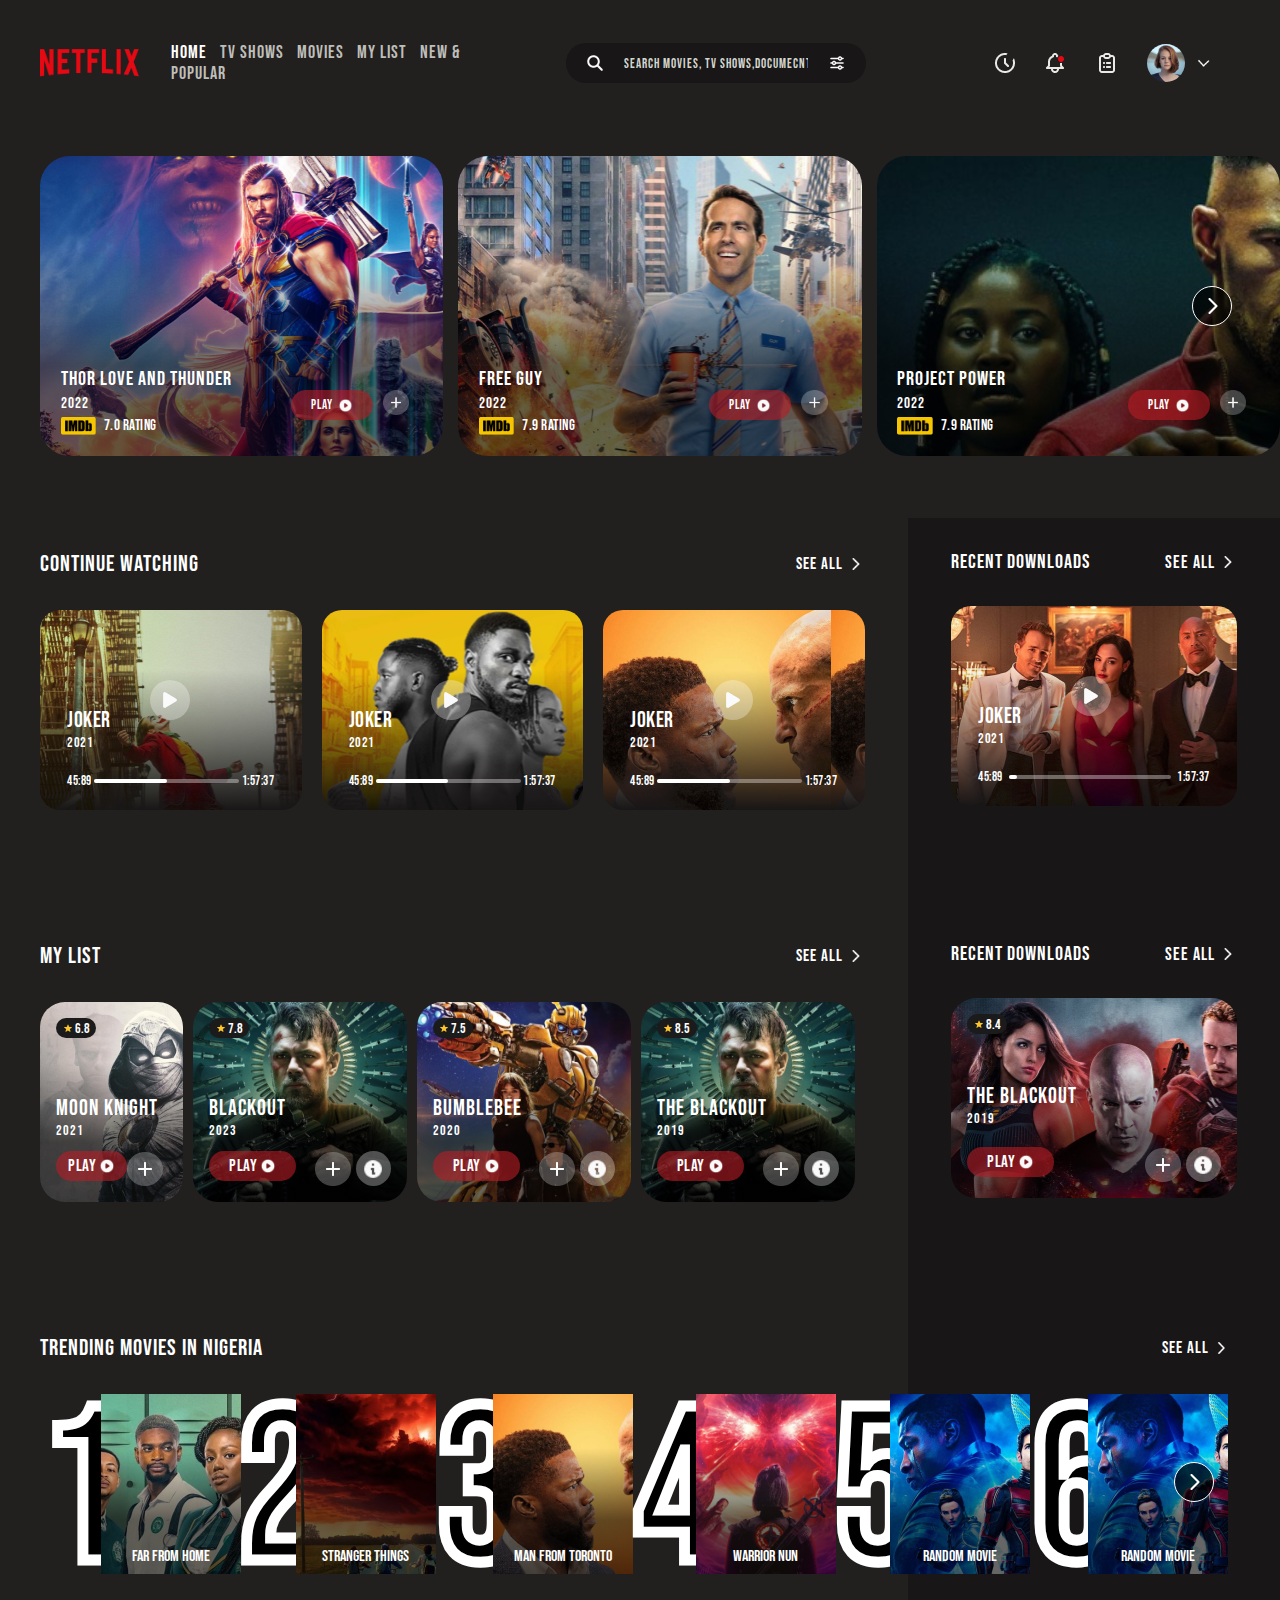
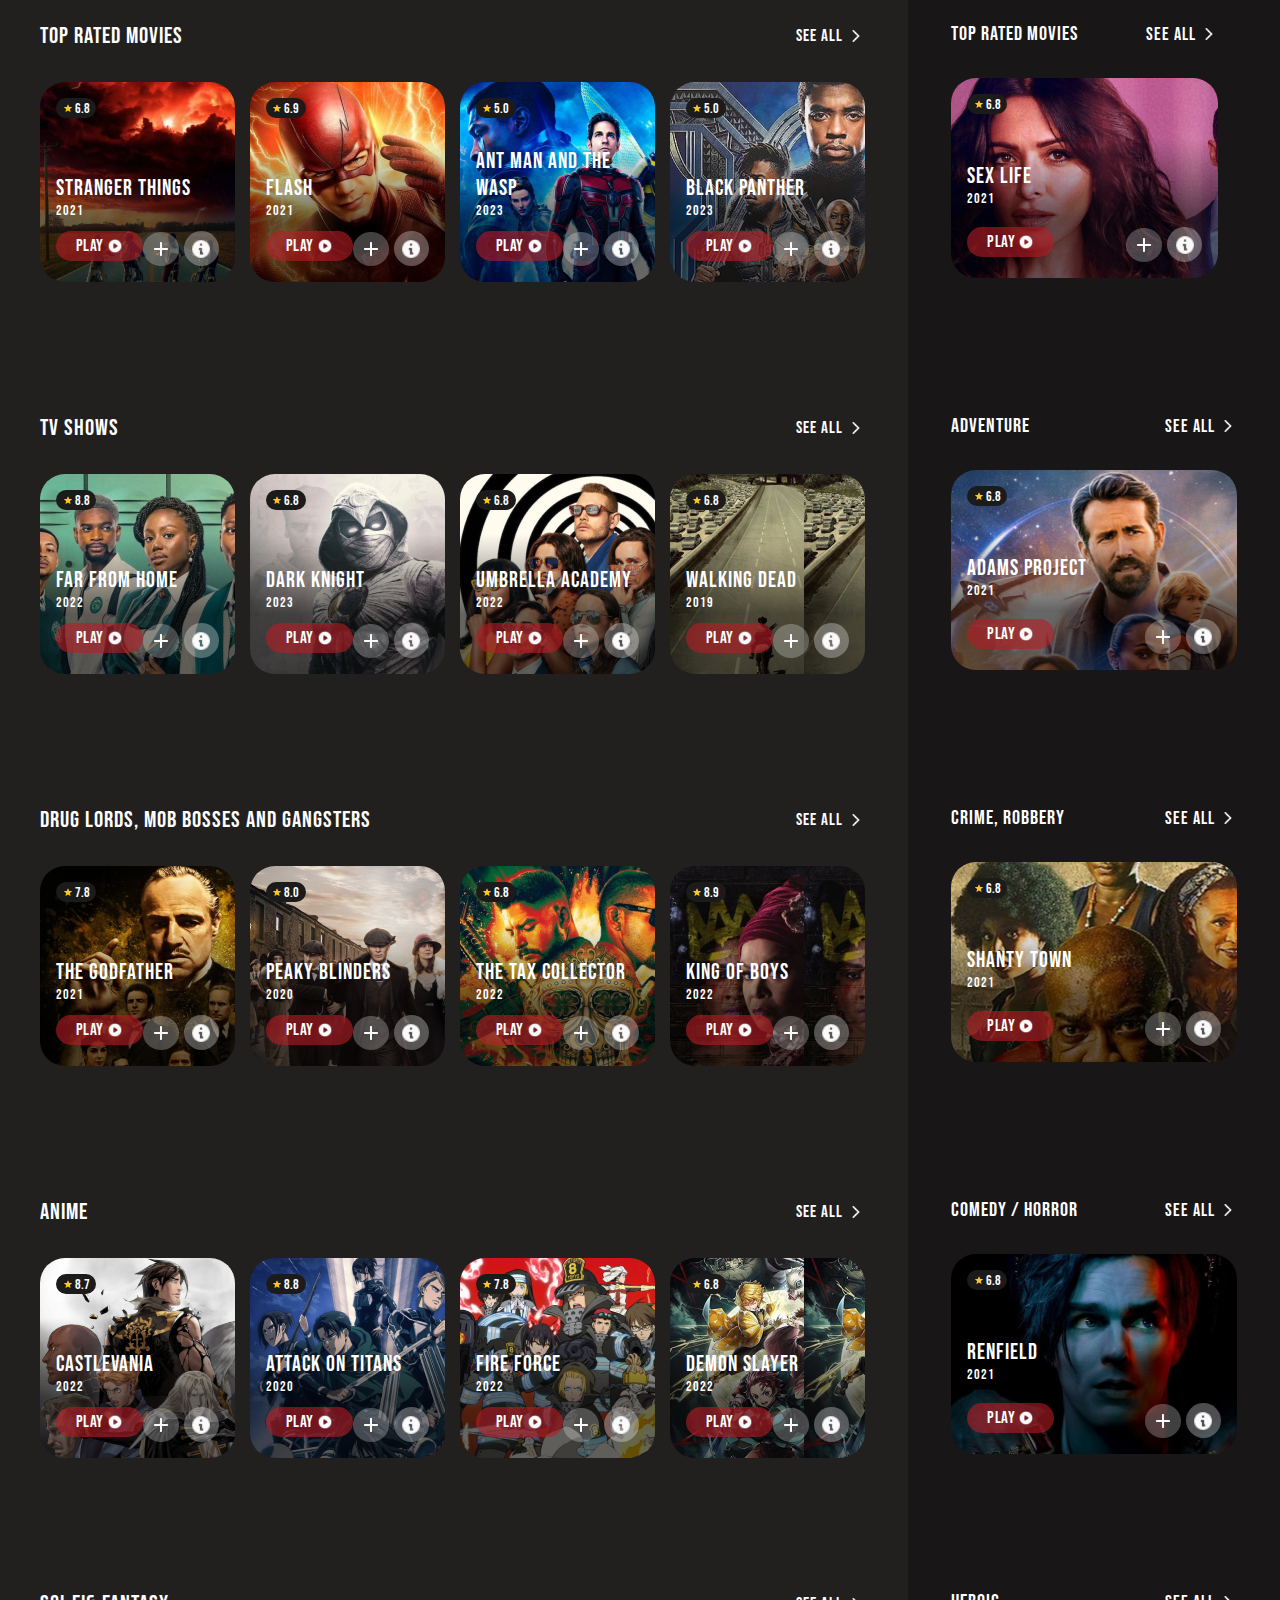
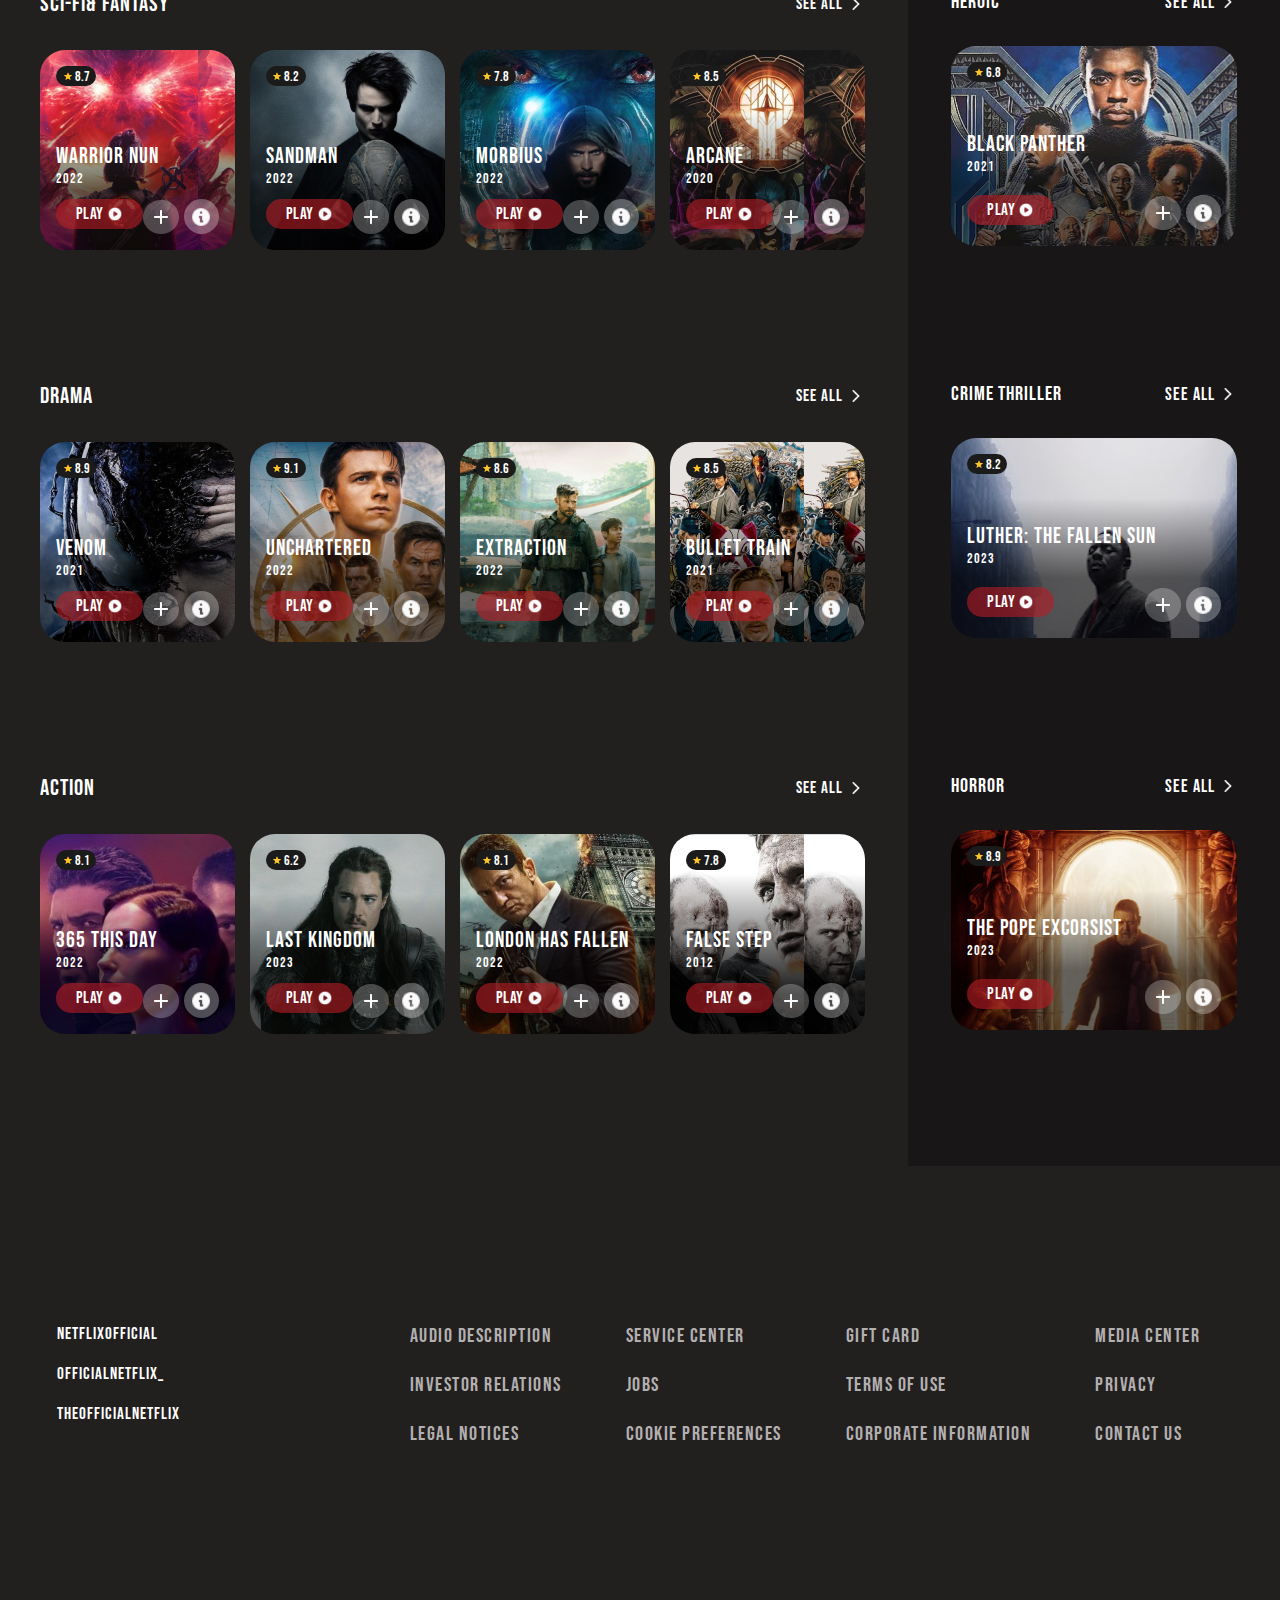
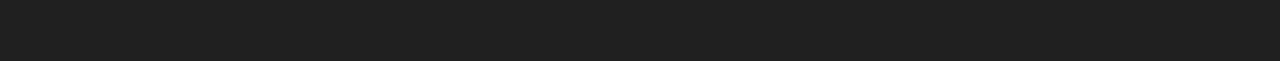
==== commit 70768261: "The linked project" ====
--- a/divine.html
+++ b/divine.html
@@ -4,7 +4,7 @@
     <meta charset="UTF-8">
     <meta http-equiv="X-UA-Compatible" content="IE=edge">
     <meta name="viewport" content="width=device-width, initial-scale=1.0">
-    <link rel="stylesheet" href="./divine.css">
+    <link rel="stylesheet" href="./CSS/divine.css">
     <title>Watch now</title>
 </head>
 <body>
@@ -12,15 +12,15 @@
         <img src="./images/netflix-3 4.png" alt="" class="logo">
         <div class="links">
             <a href="" class="active-link">Home</a>
-            <a href="">Tv shows</a>
-            <a href="">Movies</a>
-            <a href="">My list</a>
-            <a href="">New & popular</a>
+            <a href="./ola.html">Tv shows</a>
+            <a href="./peak.html">Movies</a>
+            <a href="#row-two">My list</a>
+            <a href="peak.html">New & popular</a>
         </div>
             <form action="" class="search-bar">
                 <button type="submit"><img src="./images/search.png" alt=""></button>
                 <input type="text" name="search" id="" placeholder="search movies, tv shows,documecntaries.....">
-                <button type="reset"><img src="./images/adjustments.png" alt="      "></button>
+                <button type="reset"><img src="./images/adjustments.png" alt=""></button>
             </form>
         <div class="icons">
             <img src="./images/Subtract.png" alt="">
@@ -77,38 +77,6 @@
         <span class="abs-img-span">
             <img src="./images/chevron-right.png" alt="" class="abs-slide">
         </span>
-        <!-- <div class="four">
-            <div class="left">
-                <h1 class="movie-title">Project power</h1>
-                <h2 class="movie-year">2022</h2>
-                <span class="">
-                    <img src="./images/imdb-logo-2016-1 1.png" alt="">
-                    <h2 class="rating">7.9 rating</h2>
-                </span>
-            </div>
-            <div class="right">
-                <button type="submit">play <img src="./images/play.png" alt=""></button>
-                <img src="./images/add btn.png" alt="" class="play-img">
-            </div>
-        </div> -->
-<!-- testing -->
-        <!-- 
-        <div class="three">
-            <div class="left">
-                <h1 class="movie-title">Project power</h1>
-                <h2 class="movie-year">2022</h2>
-                <span class="">
-                    <img src="./images/imdb-logo-2016-1 1.png" alt="">
-                    <h2 class="rating">7.9 rating</h2>
-                </span>
-            </div>
-            <div class="right">
-                <button type="submit">play <img src="./images/play.png" alt=""></button>
-                <img src="./images/add btn.png" alt="" class="play-img">
-            </div>
-        </div> -->
-        <!-- <div class="slide-arrow-left arrows"><img src="./images/chevron-right.png" alt=""></div>
-        <div class="slide-arrow-right arrows"><img src="./images/chevron-right.png" alt=""></div> -->
     </section>
 
     <section id="second-full">
@@ -149,7 +117,7 @@
                 </div>
             </div>
             <!-- SECOND ROW -- LEFT SECTION-->
-            <div class="row-two">
+            <div class="row-two" id="row-two">
                 <div class="top">
                     <h1 class="names-row">My List</h1>
                     <h2 class="see">sEE ALL <img src="./images/chevron-right.png" alt=""></h2>
@@ -237,7 +205,7 @@
                 </div>
             </div>
             <!-- THIRD ROW - LEFT SECTION -->
-            <div class="row-three">
+            <div class="row-three" id="row-three">
                 <div class="top">
                     <h1 class="names-row">trending movies in nigeria</h1>
                     <h2 class="see">sEE ALL <img src="./images/chevron-right.png" alt=""></h2>
--- a/CSS/divine.css
+++ b/CSS/divine.css
@@ -0,0 +1,1088 @@
+@import url('https://fonts.googleapis.com/css2?family=Bebas+Neue&family=Comfortaa:wght@400;500&family=Poppins:wght@200;300;400;500;600;700&display=swap');
+*, *::before, *::after{
+    margin: 0;
+    padding: 0;
+    box-sizing: border-box;
+    max-width: 100%;
+    font-family: 'Bebas Neue', sans-serif;
+    text-transform: uppercase;
+}
+body{
+    background: #221F1F;
+}
+/* THE NAVBAR */
+#watch{
+    min-height: 14vh;
+    display: flex;
+    align-items: center;
+    padding: 0 40px;
+}
+#watch .logo{
+    height: 28px;
+    margin-right: 2rem;
+}
+#watch .links a{
+    font-family: 'Bebas Neue', sans-serif;
+    letter-spacing: 1px;
+    font-size: 18px;
+    font-weight: 300;
+    margin-right: 10px;
+    color: #BEBEB9;
+    text-transform: uppercase;
+    text-decoration: none;
+}
+#watch .links a:hover{
+    color: white;
+    transition: 150ms ease-in-out;
+}
+#watch .links .active-link{
+    color: white;
+}
+#watch .search-bar{
+    width: 100%;
+    max-width: 300px;
+    padding: 10px 20px;
+    margin: 0 4rem;
+    border-radius: 50px;
+    background-color: #181616;
+    display: flex;
+    align-items: center;
+}
+#watch .search-bar input{
+    background: transparent;
+    border: none;
+    outline: none;
+    flex: 1;
+    padding: 0 20px;
+    font-size: 17px;
+    font-family: 'Bebas Neue', sans-serif;
+    letter-spacing: 1px;
+    color: white;
+}
+#watch .search-bar input::placeholder{
+    color: #D5D6D0;
+    font-size: 13px;
+}
+#watch .search-bar button{
+    background-color: transparent;
+    border: none;
+    outline: none;
+    display: flex;
+    justify-content: center;
+    align-items: center;
+    cursor: pointer;
+}
+#watch .search-bar button img{
+    aspect-ratio: 2/2;
+    object-fit: cover;
+    transform: scale(1);
+    transition: transform 250ms ease-in-out;
+}
+#watch .search-bar button img:hover{
+    transform: scale(0.8);
+}
+#watch .icons{
+    display: flex;
+    align-items: center;
+    justify-content: flex-end;
+    width: 28%;
+}
+#watch .icons img{
+    margin-right: 28px;
+    cursor: pointer;
+}
+#watch .icons img:nth-child(1),
+#watch .icons img:nth-child(2),
+#watch .icons img:nth-child(3),
+#watch .icons img:nth-child(5){
+    transform: scale(1);
+    transition: transform 150ms ease-in-out;
+}
+#watch .icons img:nth-child(1):hover,
+#watch .icons img:nth-child(2):hover,
+#watch .icons img:nth-child(3):hover,
+#watch .icons img:nth-child(5):hover{
+    transform: scale(0.8);
+}
+#watch .icons .photo{
+    margin-right: 10px;
+    border-radius: 50%;
+}
+#watch .icons .down-arrow{
+    height: 18px;
+}
+.abs-img-span{
+    position: absolute;
+    right: 3rem;
+    border: 1px solid white;
+    background-color: rgba(0, 0, 0, 0.7);
+    height: 40px;
+    width: 40px;
+    border-radius: 40px;
+    display: flex;
+    justify-content: center;
+    align-items: center;
+}
+/* THE FIRST SECTION---SLIDE SHOW */
+#first-slide{
+    min-height: 40vh;
+    display: flex;
+    align-items: center;
+    position: relative;
+    padding-left: 40px;
+    margin-bottom: 2rem;
+}
+#first-slide .one, #first-slide .two, #first-slide .three{
+    height: 300px;
+    width: 410px;
+    border-radius: 30px;
+    background-blend-mode: darken;
+    background-repeat: no-repeat;
+    background-position: center;
+    background-size: cover;
+    display: flex;
+    align-items: flex-end;
+    padding: 1.3rem;
+    color: white;
+}
+#first-slide .one{
+    background: linear-gradient(to bottom, transparent 30%, rgba(0, 0, 0, 0.6) 70%), url(../images/Thor-love-and-thunder.png); 
+    margin-right: 15px;
+}
+#first-slide .one .left,
+#first-slide .two .left,
+#first-slide .three .left{
+    width: 60%;
+} 
+#first-slide .one .movie-title,
+#first-slide .two .movie-title,
+#first-slide .three .movie-title{
+    text-transform: uppercase;
+    font-size: 20px;
+    letter-spacing: 1px;
+    font-weight: lighter;
+    font-family: 'Bebas Neue', sans-serif;
+}
+#first-slide .one .movie-year,
+#first-slide .two .movie-year,
+#first-slide .three .movie-year{
+    font-size: 15px;
+    margin: 3px 0;
+    letter-spacing: 1px;
+    font-weight: lighter;
+    font-family: 'Bebas Neue', sans-serif;
+}
+#first-slide span{
+    display: flex;
+    align-items: center;
+}
+#first-slide .one span img,
+#first-slide .two span img,
+#first-slide .three span img{
+    height: 18px;
+    margin-right: 8px;
+}
+#first-slide .one span .rating,
+#first-slide .two span .rating,
+#first-slide .three span .rating{
+    font-size: 15px;
+    font-weight: lighter;
+    letter-spacing: .5px;
+    font-family: 'Bebas Neue', sans-serif;
+}
+#first-slide .one .right,
+#first-slide .two .right,
+#first-slide .three .right{
+    width: 40%;
+    height: 45px;
+    display: flex;
+    justify-content: center;
+}
+#first-slide .right button{
+    background: rgba(184, 29, 36, 0.6);
+    border: none;
+    outline: none;
+    border-radius: 50px;
+    color: white;
+    font-family: 'Bebas Neue', sans-serif;
+    font-weight: lighter;
+    letter-spacing: 1px;
+    display: flex;
+    align-items: center;
+    height: 30px;
+    padding: 0px 20px;
+    margin-right: 10px;
+    cursor: pointer;
+}
+/* CONTINUE TODAY!!!!!!!!!!!!!!1 */
+#first-slide .two .right button:hover,
+#first-slide .one .right button:hover,
+#first-slide .three .right button:hover,
+#first-slide .four .right button:hover{
+    background-color: rgba(184, 29, 36, 0.8);
+}
+#first-slide .one .right button img,
+#first-slide .two .right button img,
+#first-slide .three .right button img{
+    margin-left: 5px;
+    height: 15px;
+}
+#first-slide .one .right .play-img,
+#first-slide .two .right .play-img,
+#first-slide .three .right .play-img{
+    height: 25px;
+    cursor: pointer;
+}
+#first-slide .two{
+    background: linear-gradient(to bottom, transparent 30%, rgba(0, 0, 0, 0.6) 70%), url(../images/Ryan\ Reynolds\ In\ Free\ Guy\ 2020\ 4K\ Ultra\ HD\ Mobile\ Wallpaper.png);
+    margin-right: 15px;
+}
+#first-slide .three{
+    background: linear-gradient(to bottom, transparent 30%, rgba(0, 0, 0, 0.6) 70%), url(../images/Project\ power\ \(2020\)\ -\ Henry\ Joost\,\ Ariel\ Schulman.png);
+    background-repeat: no-repeat;
+    background-size: cover;
+    background-position: center;
+}
+/* TRIAL AND ERROR */
+/* .slide-arrow-left{
+    transform: rotate(180deg);
+    left: 2.5rem;
+}
+.slide-arrow-right, .slide-arrow-left{
+    border-radius: 50%;
+    height: 40px;
+    width: 40px;
+    position: fixed;
+    right: 2.5rem;
+    z-index: 1;
+    cursor: pointer;
+    display: flex;
+    justify-content: center;
+    align-items: center;
+    background-color: rgba(0, 0, 0, 0.6);
+}
+.active{
+    background-color: rgba(255, 255, 255, 0.6);
+} */
+/* SECOND SECTION */
+#second-full{
+    min-height: 420vh;
+    display: flex;
+    color: white;
+    padding-left: 40px;
+    position: relative;
+}
+#second-full .left{
+    width: 70%;
+    min-height: 100%;
+}
+#second-full .left .row-one{
+    width: 95%;
+    /* overflow-x: scroll; */
+    margin-top: 2rem;
+    height: 40vh;
+}
+#second-full .left .top{
+    display: flex;
+    justify-content: space-between;
+    margin-bottom: 2rem;
+}
+#second-full .left .top h1{
+    font-weight: lighter;
+    font-size: 23px;
+    letter-spacing: 1px;
+    text-transform: uppercase;
+}
+#second-full .left .top h2{
+    font-weight: lighter;
+    letter-spacing: 1px;
+    font-size: 17px;
+    display: flex;
+    align-items: center;
+    text-transform: uppercase;
+}
+#second-full .left .top h2 img{
+    height: 18px;
+    margin-left: 3px;
+}
+#second-full .left .cont-watch{
+    height: 30vh;
+    display: flex;
+}
+#second-full .left .cont-watch .one,
+#second-full .left .cont-watch .two,
+#second-full .left .cont-watch .three{
+    background-repeat: no-repeat;
+    background-size: cover;
+    background-position: center;
+    background-blend-mode: darken;
+    height: 200px;
+    width: 320px;
+    border-radius: 20px;
+    position: relative;
+    display: flex;
+    flex-direction: column;
+    justify-content: flex-end;
+    padding: 1.3rem 1.7rem;
+}
+#second-full .left .cont-watch .one{
+    background: linear-gradient(to bottom, transparent 30%, #181616), url(../images/Joker\ -\ 2019\ 1.png);
+    margin-right: 20px;
+}
+#second-full .left .cont-watch .two{
+    background: linear-gradient(to bottom, transparent 30%, #181616), url(../images/Gangs\ of\ Lagos\ \(2023\)\ Blu-ray\ New\ Box\ Set\ All\ Region\ \ _\ eBay\ 1.png);
+    margin-right: 20px;
+}
+#second-full .left .cont-watch .three{
+    background: linear-gradient(to bottom, transparent 30%, #181616), url(../images/the\ man\ from\ toronto\ -\ Google\ Search\ 1.png);
+}
+#second-full .left .cont-watch .one .play-btn,
+#second-full .left .cont-watch .two .play-btn,
+#second-full .left .cont-watch .three .play-btn{
+    position: absolute;
+    top: 35%;
+    left: 42%;
+    height: 40px;
+    width: 40px;
+    border-radius: 50%;
+    display: flex;
+    justify-content: center;
+    align-items: center;
+    background-color: rgba(255, 255, 255, 0.3);
+}
+#second-full .left .cont-watch .one img,
+#second-full .left .cont-watch .two img,
+#second-full .left .cont-watch .three img{
+    height: 22px;
+}
+#second-full .left .cont-watch .one .movie-title,
+#second-full .left .cont-watch .two .movie-title,
+#second-full .left .cont-watch .three .movie-title{
+    font-weight: lighter;
+    letter-spacing: .5px;
+    font-size: 22px;
+}
+#second-full .left .cont-watch .one .movie-date,
+#second-full .left .cont-watch .two .movie-date,
+#second-full .left .cont-watch .three .movie-date{
+    font-weight: lighter;
+    letter-spacing: .5px;
+    font-size: 14px;
+    margin-bottom: 1.4rem;
+}
+#second-full .left .cont-watch .one .movie-length,
+#second-full .left .cont-watch .two .movie-length,
+#second-full .left .cont-watch .three .movie-length{
+    display: flex;
+    align-items: center;
+    justify-content: space-between;
+    font-weight: lighter;
+    letter-spacing: .5px;
+    font-size: 13px;
+}
+#second-full .left .cont-watch .one .movie-length .line,
+#second-full .left .cont-watch .two .movie-length .line,
+#second-full .left .cont-watch .three .movie-length .line{
+    height: 4px;
+    width: 70%;
+    border-radius: 50px;
+    background-color: #fbfafa5d;
+}
+#second-full .left .cont-watch .one .movie-length .line .line-in-line,
+#second-full .left .cont-watch .two .movie-length .line .line-in-line,
+#second-full .left .cont-watch .three .movie-length .line .line-in-line{
+    height: 4px;
+    width: 50%;
+    border-radius: 50px;
+    background-color: white;
+    z-index: 1;
+}
+/* THE RIGHT PART -- FIRST ROW */
+#second-full .right{
+    width: 30%;
+    min-height: 100%;
+    background-color: #181616;
+}
+#second-full .right .first-row{
+    height: 40vh;
+    width: 100%;
+    margin-top: 2rem;
+    padding: 0 2.7rem;
+}
+/* for all the tops in the right section */
+#second-full .right .top{
+    display: flex;
+    justify-content: space-between;
+    margin-bottom: 2rem;
+    width: 100%;
+    position: relative;
+    text-transform: uppercase;
+}
+#second-full .right .first-row .bottom{
+    background-repeat: no-repeat;
+    background-size: cover;
+    background-position: center;
+    background-blend-mode: darken;
+    height: 200px;
+    width: 100%;
+    border-radius: 20px;
+    position: relative;
+    display: flex;
+    flex-direction: column;
+    justify-content: flex-end;
+    padding: 1.3rem 1.7rem;
+}
+#second-full .right .first-row .bottom{
+    background: linear-gradient(to bottom, transparent 30%, #181616), url(../images/Red\ Notice\ \(2021\)\ 1.png);
+}
+#second-full .right .first-row .play-btn{
+    position: absolute;
+    top: 35%;
+    left: 42%;
+    height: 40px;
+    width: 40px;
+    border-radius: 50%;
+    display: flex;
+    justify-content: center;
+    align-items: center;
+    background-color: rgba(255, 255, 255, 0.3);
+}
+#second-full .right .first-row .play-btn img{
+    height: 22px;
+}
+#second-full .right .top h1{
+    font-weight: lighter;
+    font-size: 20px;
+    letter-spacing: 1px;
+}
+#second-full .right .top .see{
+    font-weight: lighter;
+    letter-spacing: 1px;
+    font-size: 18px;
+    display: flex;
+    align-items: center;
+}
+#second-full .right .top .see img{
+    height: 18px;
+    margin-left: 3px;
+}
+#second-full .right .first-row .bottom .movie-title{
+    font-weight: lighter;
+    letter-spacing: .5px;
+    font-size: 22px;
+}
+#second-full .right .first-row .bottom .movie-date{
+    font-weight: lighter;
+    letter-spacing: .5px;
+    font-size: 14px;
+    margin-bottom: 1.4rem;
+}
+#second-full .right .first-row .bottom .movie-length{
+    display: flex;
+    align-items: center;
+    justify-content: space-between;
+    font-weight: lighter;
+    letter-spacing: .5px;
+    font-size: 13px;
+}
+#second-full .right .first-row .bottom .movie-length .line{
+    height: 4px;
+    width: 70%;
+    border-radius: 50px;
+    background-color: #fbfafa5d;
+}
+#second-full .right .first-row .bottom .movie-length .line .line-in-line{
+    height: 4px;
+    width: 5%;
+    border-radius: 50px;
+    background-color: white;
+    z-index: 1;
+}
+
+/* SECOND ROW -- LEFT PART */
+#second-full .left .row-two{
+    margin: 2rem 0;
+    width: 95%;
+    height: 40vh;
+}
+#second-full .left .top{
+    margin-bottom: 2rem;
+}
+#second-full .left .row-two .bottom{    
+    display: flex;
+    height: 30vh;
+}
+#second-full .left .row-two .bottom .one,
+#second-full .left .row-two .bottom .two,
+#second-full .left .row-two .bottom .three,
+#second-full .left .row-two .bottom .four{
+    background-repeat: no-repeat;
+    background-size: cover;
+    background-position: center;
+    background-blend-mode: darken;
+    height: 200px;
+    width: 250px;
+    border-radius: 25px;
+    display: flex;
+    flex-direction: column;
+    justify-content: space-between;
+    padding: 1rem;
+}
+#second-full .left .row-two .bottom .one{
+    background: linear-gradient(to bottom, transparent 30%, rgba(0, 0, 0, 0.6) 70%), url(../images/Moon\ Knight\ \(2022\)\ -\ Moon\ Knight\ Official\ Poster\ \(xlg\).png);
+}
+#second-full .left .bottom .rate{
+    background-color: rgb(27, 27, 27);
+    width: 40px;
+    height: 20px;
+    border-radius: 30px;
+    display: flex;
+    justify-content: center;
+    align-items: center;
+    font-size: 14px;
+}
+#second-full .left .bottom .rate img{
+    height: 10px;
+    margin-right: 2px;
+}
+#second-full .left .bottom .down h2{
+    font-weight: lighter;
+    font-size: 22px;
+    letter-spacing: 1px;
+}
+#second-full .left .bottom .down h3{
+    font-weight: lighter;
+    font-size: 14px;
+    letter-spacing: 1px;
+}
+#second-full .left .bottom .down button.play{
+    border: none;
+    outline: none;
+    background-color: rgba(184, 29, 36, 0.6);
+    text-transform: uppercase;
+    color: white;
+    display: flex;
+    align-items: center;
+    justify-content: center;
+    height: 30px;
+    padding: 0px 20px;
+    border-radius: 40px;
+    font-size: 17px;
+    letter-spacing: .5px;
+    cursor: pointer;
+}
+
+#second-full .left .bottom .down button.play:hover{
+    background-color: rgba(184, 29, 36, 1);
+}
+#second-full .left .bottom .down button.play img{
+    height: 16px;
+    margin-left: 3px;
+}
+#second-full .left .bottom .down-row{
+    display: flex;
+    justify-content: space-between;
+    margin-top: 12px;
+}
+#second-full .left .bottom .down-row .icon-row{
+    display: flex;
+    align-items: center;
+}
+#second-full .left .icon-row .info-span{
+    margin-left: 5px;
+    height: 35px;
+    width: 35px;
+    border-radius: 35px;
+    background-color: rgba(255, 255, 255, 0.3);
+    display: flex;
+    justify-content: center;
+    align-items: center;
+}
+#second-full .left .icon-row .info-span .info-img{
+    height: 22px;
+}
+#second-full .left .row-two .bottom .two{
+    background: linear-gradient(to bottom, transparent 30%, rgba(0, 0, 0, 0.6) 70%), url(../images/Blackout\ \(2022\).png);
+    margin: 0 10px;
+}
+#second-full .left .row-two .bottom .three{
+    background: linear-gradient(to bottom, transparent 30%, rgba(0, 0, 0, 0.6) 70%), url(../images/Bumblebee.png);
+    margin: 0 10px 0 0;
+}
+#second-full .left .row-two .bottom .four{
+    background: linear-gradient(to bottom, transparent 30%, rgba(0, 0, 0, 0.6) 70%), url(../images/Blackout\ \(2022\).png);
+    margin: 0 10px 0 0;   
+}
+
+/* ROW-TWO -- RIGHT SECTION -- BOOKMARKED */
+#second-full .right .second-row,
+#second-full .right .fourth-row,
+#second-full .right .fifth-row,
+#second-full .right .sixth-row,
+#second-full .right .seventh-row,
+#second-full .right .eight-row,
+#second-full .right .ninth-row,
+#second-full .right .tenth-row{
+    height: 40vh;
+    width: 100%;
+    margin-top: 2rem;
+    padding: 0 2.7rem;
+}
+#second-full .left .row-two .bottom .two,
+#second-full .left .row-two .bottom .three,
+#second-full .left .row-two .bottom .four,
+#second-full .right .second-row .bottom,
+#second-full .right .fourth-row .bottom,
+#second-full .right .fifth-row .bottom,
+#second-full .right .sixth-row .bottom,
+#second-full .right .seventh-row .bottom,
+#second-full .right .eight-row .bottom,
+#second-full .right .ninth-row .bottom,
+#second-full .right .tenth-row .bottom{
+    background-repeat: no-repeat;
+    background-size: cover;
+    background-position: center;
+    background-blend-mode: darken;
+    height: 200px;
+    width: 100%;
+    border-radius: 25px;
+    display: flex;
+    flex-direction: column;
+    justify-content: space-between;
+    padding: 1rem;
+}
+#second-full .right .second-row .bottom{
+    background: linear-gradient(to bottom, transparent 30%, rgba(0, 0, 0, 0.6) 70%), url(../images/bloodshot\ 2020\ 8k\ iPhone\ X\ Wallpapers.png);
+}
+#second-full .right .bottom .rate{
+    background-color: rgb(27, 27, 27);
+    width: 40px;
+    height: 20px;
+    border-radius: 30px;
+    display: flex;
+    justify-content: center;
+    align-items: center;
+    font-size: 14px;
+}
+#second-full .right .bottom .rate img{
+    height: 10px;
+    margin-right: 2px;
+}
+#second-full .right .bottom .down h2{
+    font-weight: lighter;
+    font-size: 22px;
+    letter-spacing: 1px;
+}
+#second-full .right .bottom .down h3{
+    font-weight: lighter;
+    font-size: 14px;
+    letter-spacing: 1px;
+}
+#second-full .right .bottom .down .play{
+    border: none;
+    outline: none;
+    background-color: rgba(184, 29, 36, 0.6);
+    text-transform: uppercase;
+    color: white;
+    display: flex;
+    align-items: center;
+    justify-content: center;
+    height: 30px;
+    padding: 0px 20px;
+    border-radius: 40px;
+    font-size: 17px;
+    letter-spacing: .5px;
+    cursor: pointer;
+}
+#second-full .right .bottom .down .play:hover{
+    background-color: rgba(184, 29, 36, 1);
+}
+#second-full .right .bottom .play img{
+    height: 16px;
+    margin-left: 3px;
+}
+#second-full .right .bottom .down-row{
+    display: flex;
+    justify-content: space-between;
+    margin-top: 20px;
+}
+#second-full .right .bottom .down-row .icon-row{
+    display: flex;
+    align-items: center;
+}
+#second-full .right .icon-row .info-span{
+    margin-left: 5px;
+    height: 35px;
+    width: 35px;
+    border-radius: 35px;
+    background-color: rgba(255, 255, 255, 0.3);
+    display: flex;
+    justify-content: center;
+    align-items: center;
+}
+#second-full .right .icon-row .info-span .info-img{
+    height: 22px;
+}
+
+/* THIRD ROW -- LEFT SECTION */
+#second-full .left .row-three{
+    z-index: 1;
+    width: 93%;
+    margin-bottom: 2rem;
+    position: absolute;
+}
+#second-full .row-three .abs-img-span{
+    position: absolute;
+    right: 1rem;
+    top: 8rem;
+    border: 1px solid white;
+    background-color: rgba(0, 0, 0, 0.7);
+    height: 40px;
+    width: 40px;
+    border-radius: 40px;
+    display: flex;
+    justify-content: center;
+    align-items: center;
+}
+#second-full .left .row-three .bottom{
+    display: flex;
+    overflow-x: hidden;
+    overflow-y: hidden;
+    height: 35vh;
+}
+#second-full .left .row-three .bottom .one,
+#second-full .left .row-three .bottom .two,
+#second-full .left .row-three .bottom .three,
+#second-full .left .row-three .bottom .four,
+#second-full .left .row-three .bottom .five,
+#second-full .left .row-three .bottom .six{
+    display: flex;
+    align-items: center;
+    width: 220px;
+    height: 200px;
+    position: relative;
+    margin-right: 1rem;
+}
+#second-full .left .row-three .bottom h6.stroke{
+    font-size: 220px;
+    -webkit-text-stroke: 4px white;
+    -webkit-text-fill-color: black;
+}
+#second-full .left .row-three .bottom .one .img-div,
+#second-full .left .row-three .bottom .two .img-div,
+#second-full .left .row-three .bottom .three .img-div,
+#second-full .left .row-three .bottom .four .img-div,
+#second-full .left .row-three .bottom .five .img-div,
+#second-full .left .row-three .bottom .six .img-div{
+    position: absolute;
+    background-repeat: no-repeat;
+    background-size: contain;
+    background-position: center;
+    background-blend-mode: darken;
+    height: 180px;
+    width: 140px;
+    top: 0;
+    display: flex;
+    align-items: flex-end;
+    justify-content: center;
+    padding: .5rem;
+}
+#second-full .left .row-three .bottom .one .img-div{
+    background: linear-gradient(to bottom, transparent 30%, rgba(0, 0, 0, 0.6) 70%), url(../images/56ed118b-c1b8-42fa-affb-ea7af9376b00.png);
+    left: 3.8rem;
+}
+#second-full .left .row-three .bottom h4.title{
+    font-size: 16px;
+    font-weight: lighter;
+}
+#second-full .left .row-three .bottom .two .img-div{
+    background: linear-gradient(to bottom, transparent 30%, rgba(0, 0, 0, 0.6) 70%), url(../images/\'Stranger\ Things\ S1\ Boys\'\ Poster\ by\ Stranger\ Things\ Series\ \ _\ Displate.png);
+    left: 3.6rem;
+}
+#second-full .left .row-three .bottom .three .img-div{
+    background: linear-gradient(to bottom, transparent 30%, rgba(0, 0, 0, 0.6) 70%), url(../images/the\ man\ from\ toronto\ -\ Google\ Search\ 1.png);
+    background-size: cover;
+    left: 3.5rem;
+}
+#second-full .left .row-three .bottom .four .img-div{
+    background: linear-gradient(to bottom, transparent 30%, rgba(0, 0, 0, 0.6) 70%), url(../images/17e02ff2-c2a9-48df-afc8-bcdc931ba8ee.png);
+    background-size: cover;
+    left: 3.8rem;
+}
+#second-full .left .row-three .bottom .five .img-div{
+    background: linear-gradient(to bottom, transparent 30%, rgba(0, 0, 0, 0.6) 70%), url(../images/Ant-Man\ and\ the\ Wasp_\ Quantumania.png);
+    left: 3.5rem;   
+}
+#second-full .left .row-three .bottom .six .img-div{
+    background: linear-gradient(to bottom, transparent 30%, rgba(0, 0, 0, 0.6) 70%), url(../images/Ant-Man\ and\ the\ Wasp_\ Quantumania.png);
+    left: 3.5rem;   
+}
+/* FOURTH ROW - LEFT PART */
+#second-full .left .row-four{
+    width: 95%;
+    height: 40vh;
+    margin: 20rem 0 2rem 0;
+}
+#second-full .left .row-four .bottom,
+#second-full .left .row-five .bottom,
+#second-full .left .row-six .bottom,
+#second-full .left .row-seven .bottom,
+#second-full .left .row-eight .bottom,
+#second-full .left .row-nine .bottom,
+#second-full .left .row-ten .bottom{
+    display: flex;
+}
+#second-full .left .row-four .bottom .one,
+#second-full .left .row-four .bottom .two,
+#second-full .left .row-four .bottom .three,
+#second-full .left .row-four .bottom .four,
+/* ROW FIVE */
+#second-full .left .row-five .bottom .one,
+#second-full .left .row-five .bottom .two,
+#second-full .left .row-five .bottom .three,
+#second-full .left .row-five .bottom .four,
+/* ROW SIX */
+#second-full .left .row-six .bottom .one,
+#second-full .left .row-six .bottom .two,
+#second-full .left .row-six .bottom .three,
+#second-full .left .row-six .bottom .four,
+/* ROW SEVEN */
+#second-full .left .row-seven .bottom .one,
+#second-full .left .row-seven .bottom .two,
+#second-full .left .row-seven .bottom .three,
+#second-full .left .row-seven .bottom .four,
+/* ROW EIGHT */
+#second-full .left .row-eight .bottom .one,
+#second-full .left .row-eight .bottom .two,
+#second-full .left .row-eight .bottom .three,
+#second-full .left .row-eight .bottom .four,
+/* ROW NINE */
+#second-full .left .row-nine .bottom .one,
+#second-full .left .row-nine .bottom .two,
+#second-full .left .row-nine .bottom .three,
+#second-full .left .row-nine .bottom .four,
+/* ROW TEN */
+#second-full .left .row-ten .bottom .one,
+#second-full .left .row-ten .bottom .two,
+#second-full .left .row-ten .bottom .three,
+#second-full .left .row-ten .bottom .four
+{
+    background-repeat: no-repeat;
+    background-size: cover;
+    background-position: center;
+    background-blend-mode: darken;
+    height: 200px;
+    width: 250px;
+    border-radius: 25px;
+    display: flex;
+    flex-direction: column;
+    justify-content: space-between;
+    padding: 1rem;
+}
+#second-full .left .row-four .bottom .one{
+    background: linear-gradient(to bottom, transparent 30%, rgba(0, 0, 0, 0.6) 70%), url(../images/\'Stranger\ Things\ S1\ Boys\'\ Poster\ by\ Stranger\ Things\ Series\ \ _\ Displate.png) ;
+    margin-right: 15px;
+}
+#second-full .left .row-four .bottom .two{
+    background: linear-gradient(to bottom, transparent 30%, rgba(0, 0, 0, 0.6) 70%), url(../images/poster\ da\ 2\ temporada\ da\ série\ the\ flash\ \(1\)\ \(1\).png);
+    margin-right: 15px;
+}
+#second-full .left .row-four .bottom .three{
+    background: linear-gradient(to bottom, transparent 30%, rgba(0, 0, 0, 0.6) 70%), url(../images/Ant-Man\ and\ the\ Wasp_\ Quantumania.png);
+    margin-right: 15px;
+}
+#second-full .left .row-four .bottom .four{
+    background: linear-gradient(to bottom, transparent 30%, rgba(0, 0, 0, 0.6) 70%), url(../images/Black\ Panther.png);
+}
+/* RIGHT SECTION FOURTH ROW */
+#second-full .right .fourth-row{
+    width: 95%;
+    height: 40vh;
+    margin: 20rem 0 2rem 0;
+}
+#second-full .right .fourth-row .bottom{
+    background: linear-gradient(to bottom, transparent 30%, rgba(0, 0, 0, 0.6) 70%), url(../images/2d7ec579-2f91-40a2-aecb-c0fd498acd28.png);
+}
+
+/* ROW FIVE --- LEFT PART */
+#second-full .left .row-five{
+    margin: 2rem 0;
+    width: 95%;
+    height: 40vh;
+}
+#second-full .left .row-five .bottom .one{
+    background: linear-gradient(to bottom, transparent 30%, rgba(0, 0, 0, 0.6) 70%), url(../images/56ed118b-c1b8-42fa-affb-ea7af9376b00.png);
+    margin-right: 15px;
+}
+#second-full .left .row-five .bottom .two{
+    background: linear-gradient(to bottom, transparent 30%, rgba(0, 0, 0, 0.6) 70%), url(../images/Moon\ Knight\ \(2022\)\ -\ Moon\ Knight\ Official\ Poster\ \(xlg\).png);
+    margin-right: 15px;
+}
+#second-full .left .row-five .bottom .three{
+    background: linear-gradient(to bottom, transparent 30%, rgba(0, 0, 0, 0.6) 70%), url(../images/umbrella-academy.png);
+    margin-right: 15px;
+}
+#second-full .left .row-five .bottom .four{
+    background: linear-gradient(to bottom, transparent 30%, rgba(0, 0, 0, 0.6) 70%), url(../images/51fe5c8d-77a6-42a9-8829-a655115a0e86.png);
+}
+/* FIFTH TO TENTH ROW -- RIGHT PART */
+#second-full .right .fifth-row .bottom{
+    background: linear-gradient(to bottom, transparent 30%, rgba(0, 0, 0, 0.6) 70%), url(../images/The\ Adam\ Project.png);    
+}
+#second-full .right .sixth-row .bottom{
+    background: linear-gradient(to bottom, transparent 30%, rgba(0, 0, 0, 0.6) 70%), url(../images/shanty-town.png);
+}
+#second-full .right .seventh-row .bottom{
+    background: linear-gradient(to bottom, transparent 30%, rgba(0, 0, 0, 0.6) 70%), url(../images/Renfield\ \(2023\).png);  
+}
+#second-full .right .eight-row .bottom{
+    background: linear-gradient(to bottom, transparent 30%, rgba(0, 0, 0, 0.6) 70%), url(../images/Black\ Panther.png);    
+}
+#second-full .right .ninth-row .bottom{
+    background: linear-gradient(to bottom, transparent 30%, rgba(0, 0, 0, 0.6) 70%), url(../images/LUTHER_\ THE\ FALLEN\ SUN\ \(2023\)\ -\ Trailers\,\ Images\ and\ Posters.png);    
+}
+#second-full .right .tenth-row .bottom{
+    background: linear-gradient(to bottom, transparent 30%, rgba(0, 0, 0, 0.6) 70%), url(../images/The\ Pope’s\ Exorcist\ gets\ first\ trailer\ teasing\ more\ than\ an\ ordinary\ exorcism\ movie.png);    
+}
+/* ROW SIX -- LET PART */
+#second-full .left .row-six,
+#second-full .left .row-seven,
+#second-full .left .row-eight,
+#second-full .left .row-nine,
+#second-full .left .row-ten{
+    margin: 2rem 0;
+    width: 95%;
+    height: 40vh;
+}
+#second-full .left .row-six .bottom .one{
+    background: linear-gradient(to bottom, transparent 30%, rgba(0, 0, 0, 0.6) 70%), url(../images/Trailer\ For\ The\ 50th\ Anniversary\ Re-Release\ of\ Francis\ Ford\ Coppola\'s\ THE\ GODFATHER\ —\ GeekTyrant.png);
+    margin-right: 15px;
+}
+#second-full .left .row-six .bottom .two{
+    background: linear-gradient(to bottom, transparent 30%, rgba(0, 0, 0, 0.6) 70%), url(../images/PEAKY\ BLINDERS.png);
+    margin-right: 15px;
+}
+#second-full .left .row-six .bottom .three{
+    background: linear-gradient(to bottom, transparent 30%, rgba(0, 0, 0, 0.6) 70%), url(../images/The\ Tax\ Collector\ \(2020\).png);
+    margin-right: 15px;
+}
+#second-full .left .row-six .bottom .four{
+    background: linear-gradient(to bottom, transparent 30%, rgba(0, 0, 0, 0.6) 70%), url(../images/King\ Of\ Boys_\ The\ Return\ Of\ The\ King\ _\ Complete\ Season\ 1\ Download\ 720p\ HD\ -\ Plushng.png);
+    /* margin-right: 15px; */
+}
+/* ROW SEVEN -- LEFT PART */
+#second-full .left .row-seven .bottom .one{
+    background: linear-gradient(to bottom, transparent 30%, rgba(0, 0, 0, 0.6) 70%), url(../images/Castlevania\ season\ 4\ official\ poster\ revealed\ by\ Netflix!!.png);
+    margin-right: 15px;
+}
+#second-full .left .row-seven .bottom .two{
+    background: linear-gradient(to bottom, transparent 30%, rgba(0, 0, 0, 0.6) 70%), url(../images/Levi\ Ackermann\ \(Anime\)_Image\ Gallery.png);
+    margin-right: 15px;
+}
+#second-full .left .row-seven .bottom .three{
+    background: linear-gradient(to bottom, transparent 30%, rgba(0, 0, 0, 0.6) 70%), url(../images/Fire\ Force\ Lights\ up\ Its\ Second\ Cour\ Key\ Visual.png);
+    margin-right: 15px;
+}
+#second-full .left .row-seven .bottom .four{
+    background: linear-gradient(to bottom, transparent 30%, rgba(0, 0, 0, 0.6) 70%), url(../images/Amazon_com_\ Diamond\ Painting\ Kits\ for\ Adults\ DIY\ Anime\ Demon\ Slayer\ Diamond\ Art\ 5D\ Paint\ with\ Diamonds\ Full\ Drill\ Gem\ Art\ Cross\ Stitch\ Arts\ Embroidery\,\ Home\ Wall\ Decoration\ 12_\ X\ 16_.png);
+}
+/* ROW EIGHT -- LEFT PART */
+#second-full .left .row-eight .bottom .one{
+    background: linear-gradient(to bottom, transparent 30%, rgba(0, 0, 0, 0.6) 70%), url(../images/17e02ff2-c2a9-48df-afc8-bcdc931ba8ee.png);
+    margin-right: 15px;
+}
+#second-full .left .row-eight .bottom .two{
+    background: linear-gradient(to bottom, transparent 30%, rgba(0, 0, 0, 0.6) 70%), url(../images/sandman.png);
+    margin-right: 15px;
+}
+#second-full .left .row-eight .bottom .three{
+    background: linear-gradient(to bottom, transparent 30%, rgba(0, 0, 0, 0.6) 70%), url(../images/Morbius\ \(film\).png);
+    margin-right: 15px;
+}
+#second-full .left .row-eight .bottom .four{
+    background: linear-gradient(to bottom, transparent 30%, rgba(0, 0, 0, 0.6) 70%), url(../images/arcane\ secret\ cinema\ poster\,\ league\ of\ legends\ netflix.png);
+}
+/* ROW NINE -- LEFT PART */
+#second-full .left .row-nine .bottom .one{
+    background: linear-gradient(to bottom, transparent 30%, rgba(0, 0, 0, 0.6) 70%), url(../images/VENOM.png);
+    margin-right: 15px;
+}
+#second-full .left .row-nine .bottom .two{
+    background: linear-gradient(to bottom, transparent 30%, rgba(0, 0, 0, 0.6) 70%), url(../images/unchattered.png);
+    margin-right: 15px;
+}
+#second-full .left .row-nine .bottom .three{
+    background: linear-gradient(to bottom, transparent 30%, rgba(0, 0, 0, 0.6) 70%), url(../images/extraction.png);
+    margin-right: 15px;
+}
+#second-full .left .row-nine .bottom .four{
+    background: linear-gradient(to bottom, transparent 30%, rgba(0, 0, 0, 0.6) 70%), url(../images/bullet\ train.png);
+}
+/* ROW TEN -- LEFT PART */
+#second-full .left .row-ten .bottom .one{
+    background: linear-gradient(to bottom, transparent 30%, rgba(0, 0, 0, 0.6) 70%), url(../images/365-this-day.png);
+    margin-right: 15px;
+}
+#second-full .left .row-ten .bottom .two{
+    background: linear-gradient(to bottom, transparent 30%, rgba(0, 0, 0, 0.6) 70%), url(../images/THE\ LAST\ KINGDOM\ 1.png);
+    margin-right: 15px;
+}
+#second-full .left .row-ten .bottom .three{
+    background: linear-gradient(to bottom, transparent 30%, rgba(0, 0, 0, 0.6) 70%), url(../images/london-has-fallen.png);
+    margin-right: 15px;
+}
+#second-full .left .row-ten .bottom .four{
+    background: linear-gradient(to bottom, transparent 20%, rgba(0, 0, 0, 0.9) 80%), url(../images/fasle\ step.png);
+
+}
+/* FOOTER */
+footer{
+    min-height: 55vh;
+    display: flex;
+    justify-content: space-between;
+    align-items: center;
+    padding: 0 3rem;
+    color: white;
+    /* border-top: 5px solid #181616; */
+}
+footer .socials{
+    display: flex;
+    flex-direction: column;
+    height: 20vh;
+}
+footer .socials span{
+    margin-bottom: 20px;
+    font-size: 17px;
+    letter-spacing: 1px;
+    font-weight: lighter;
+}
+footer .socials span img{
+    margin-right: 5px;
+}
+footer .socials span.twi{
+    margin-bottom: 0px;
+}
+footer .links{
+    display: flex;
+    height: 20vh;
+}
+footer .links div{
+    display: flex;
+    flex-direction: column;
+    margin: 0 2rem;
+}
+footer .links a{
+    text-decoration: none;
+    color: rgb(179, 176, 176);
+    margin-bottom: 25px;
+    font-size: 20px;
+    letter-spacing: 1.5px;
+    font-weight: lighter;
+}
+footer .links a.bot{
+    margin-bottom: 0px;
+}
+footer .links a:hover{
+    color: white;
+    transition: all 250ms ease-in-out;
+}